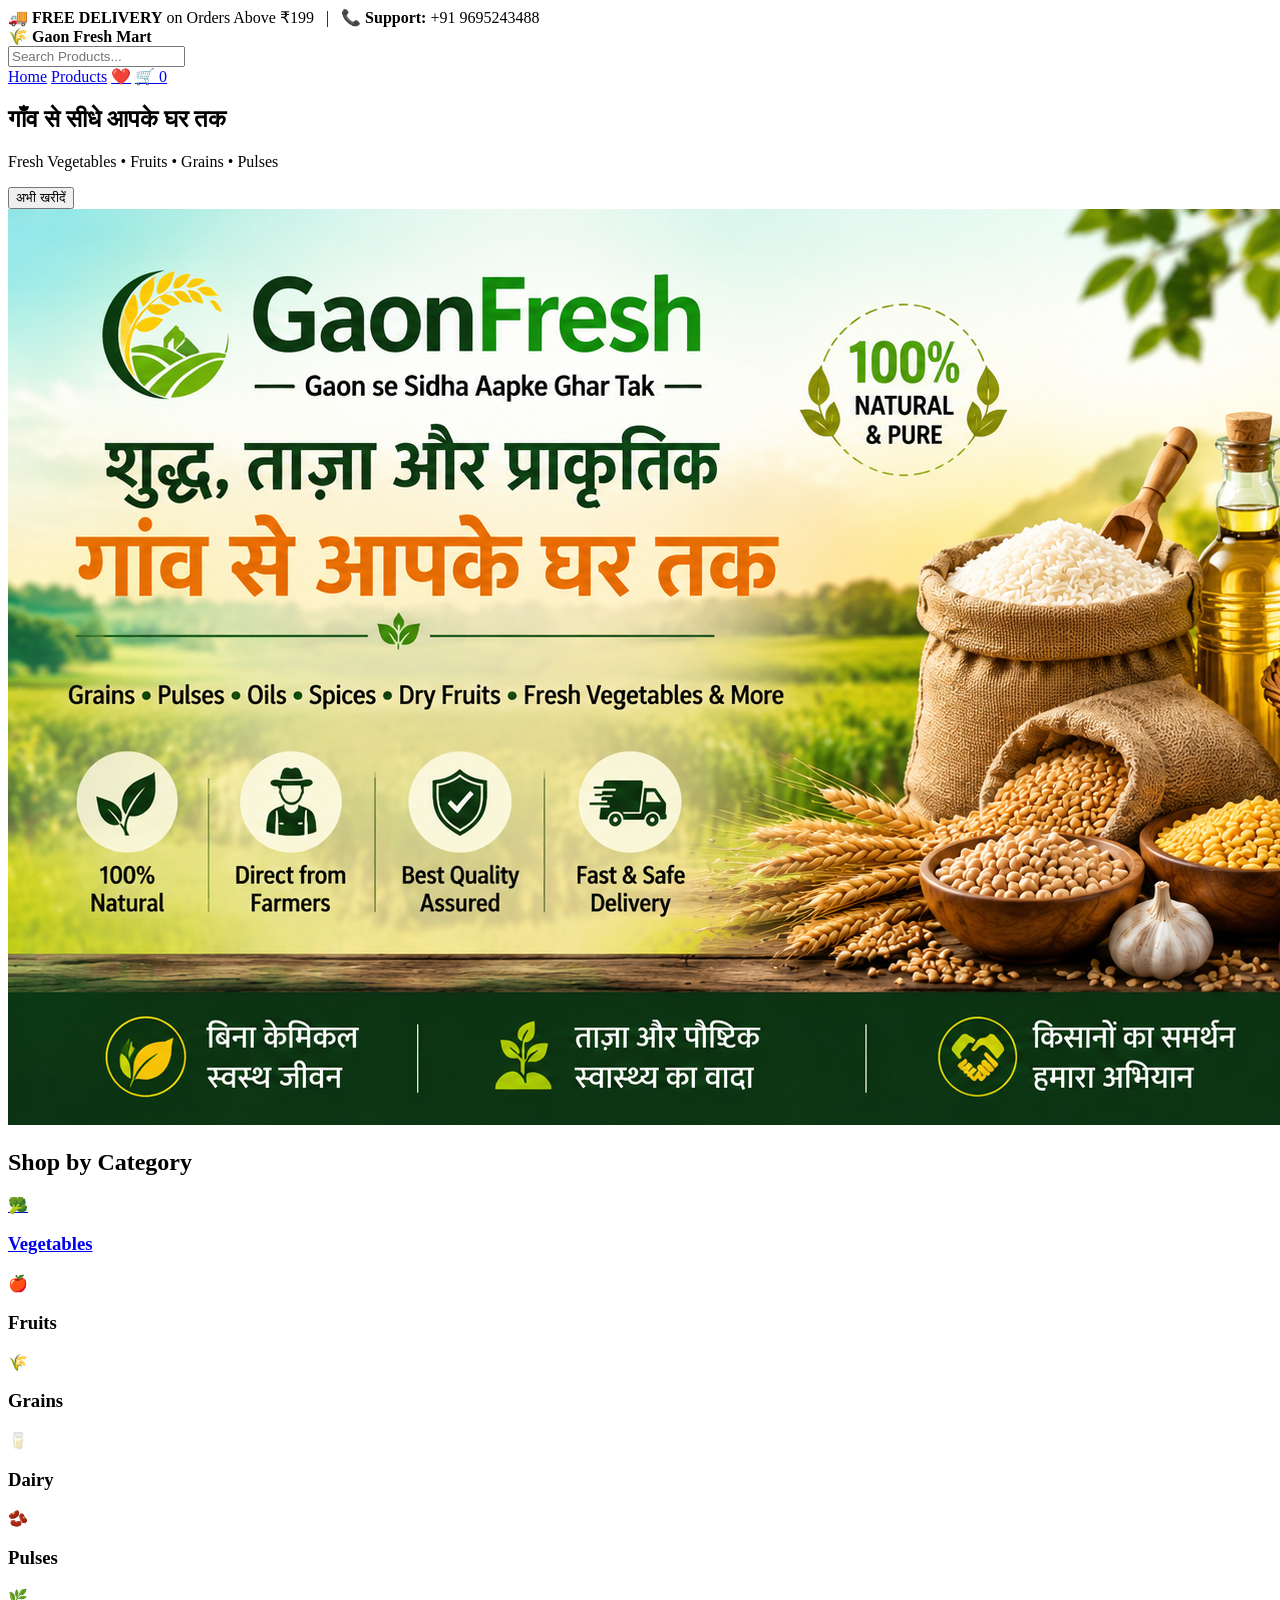
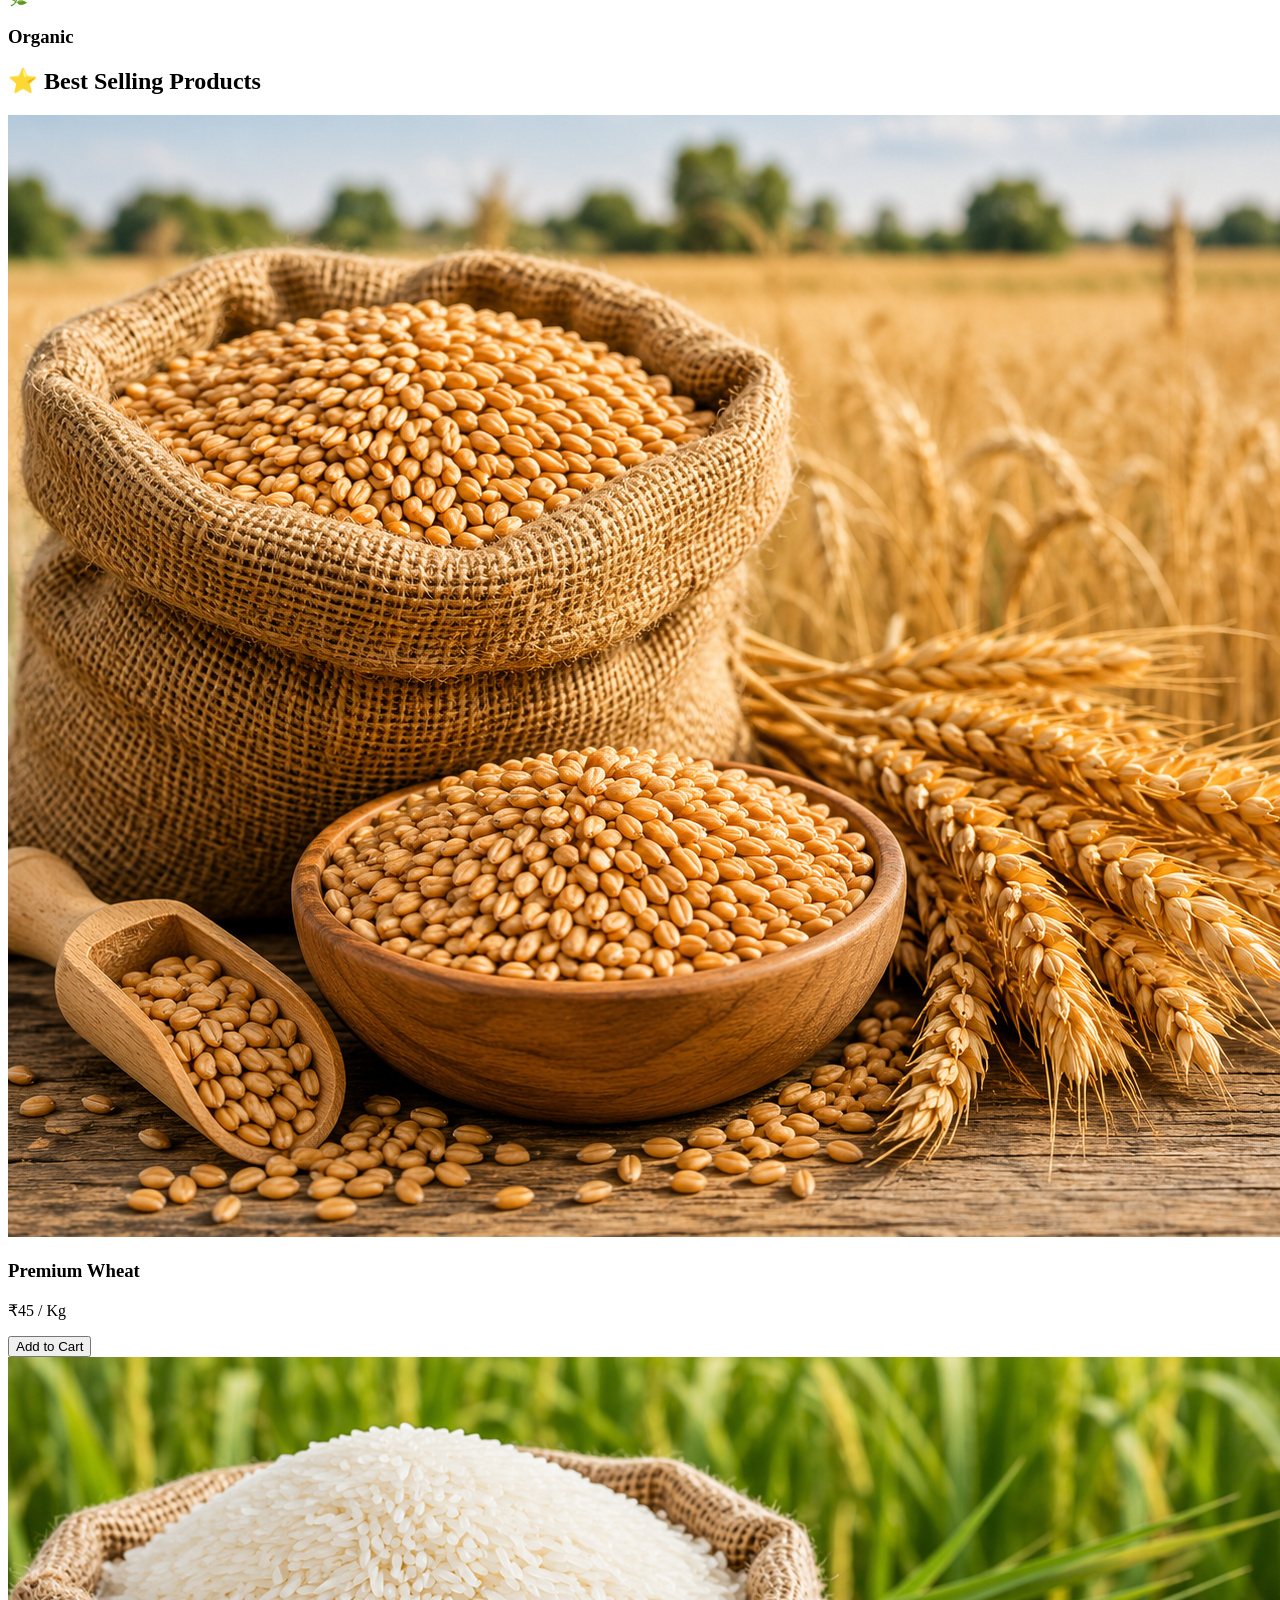
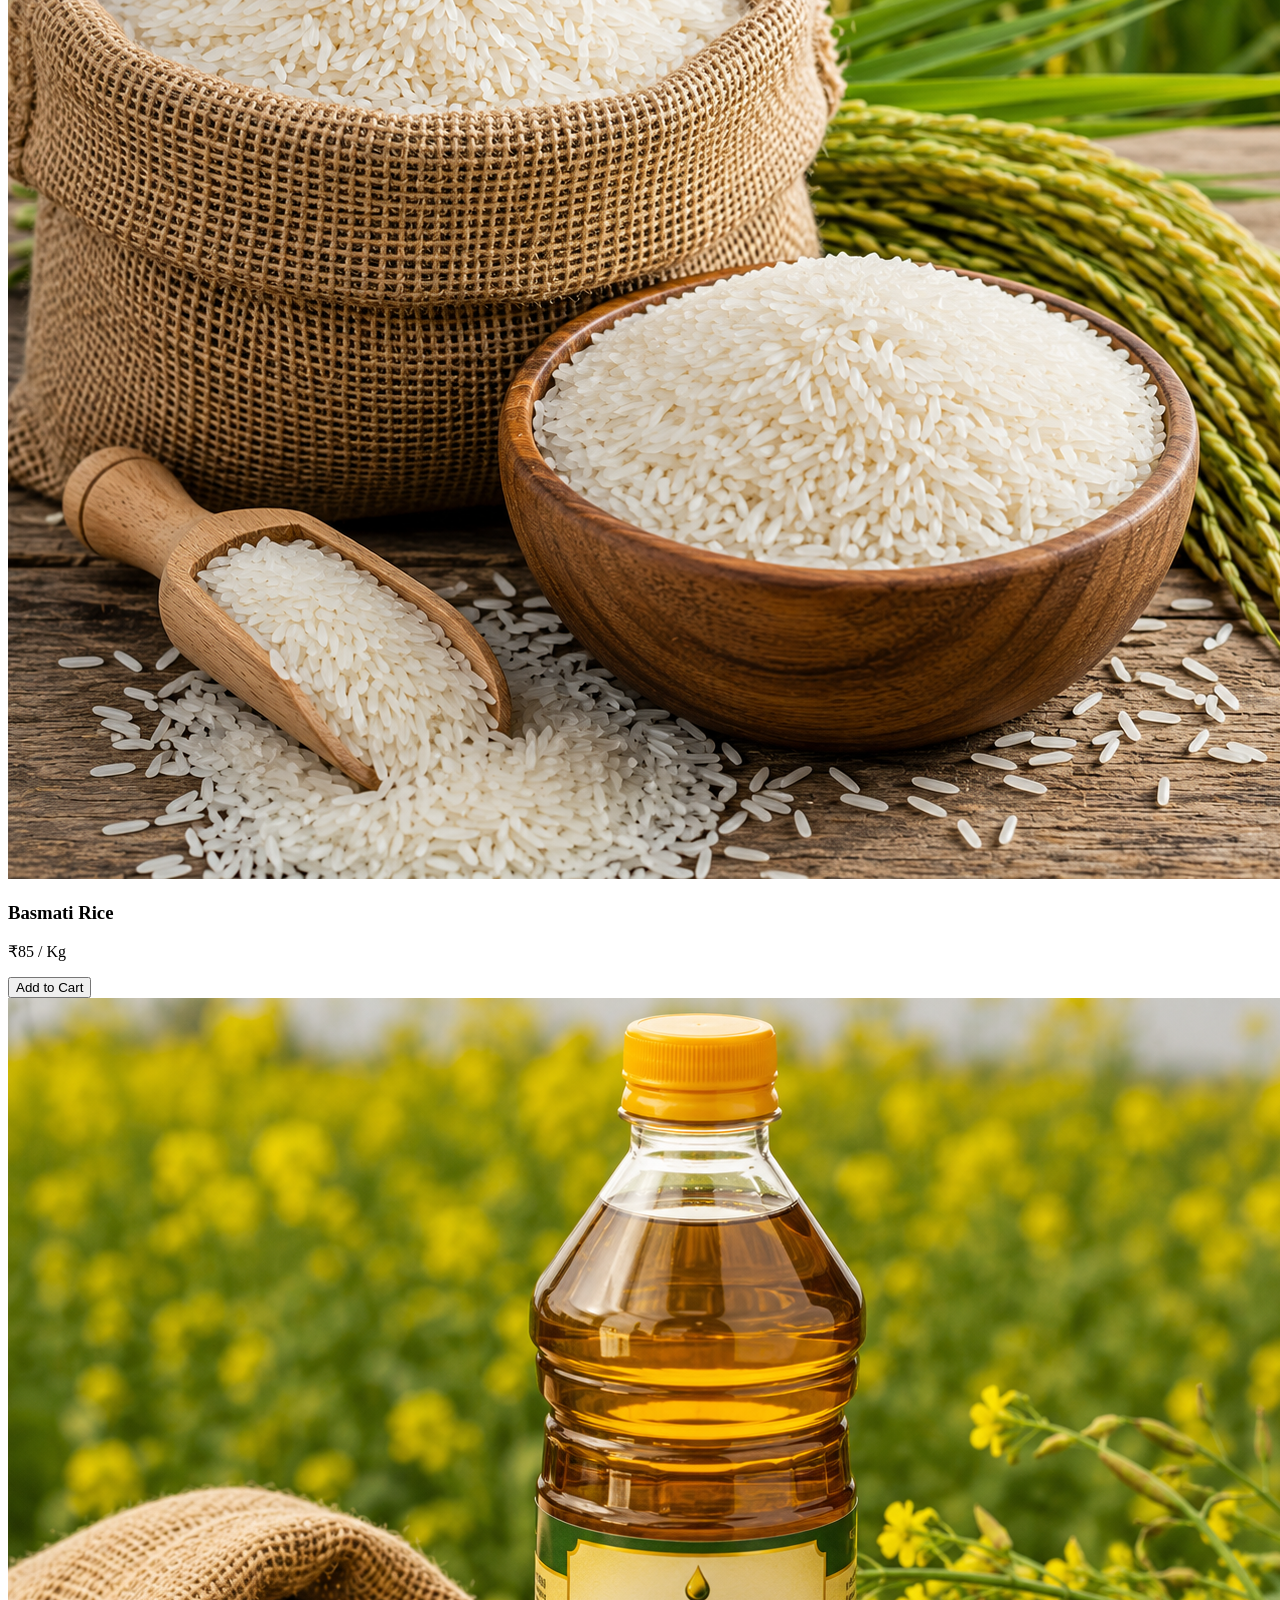
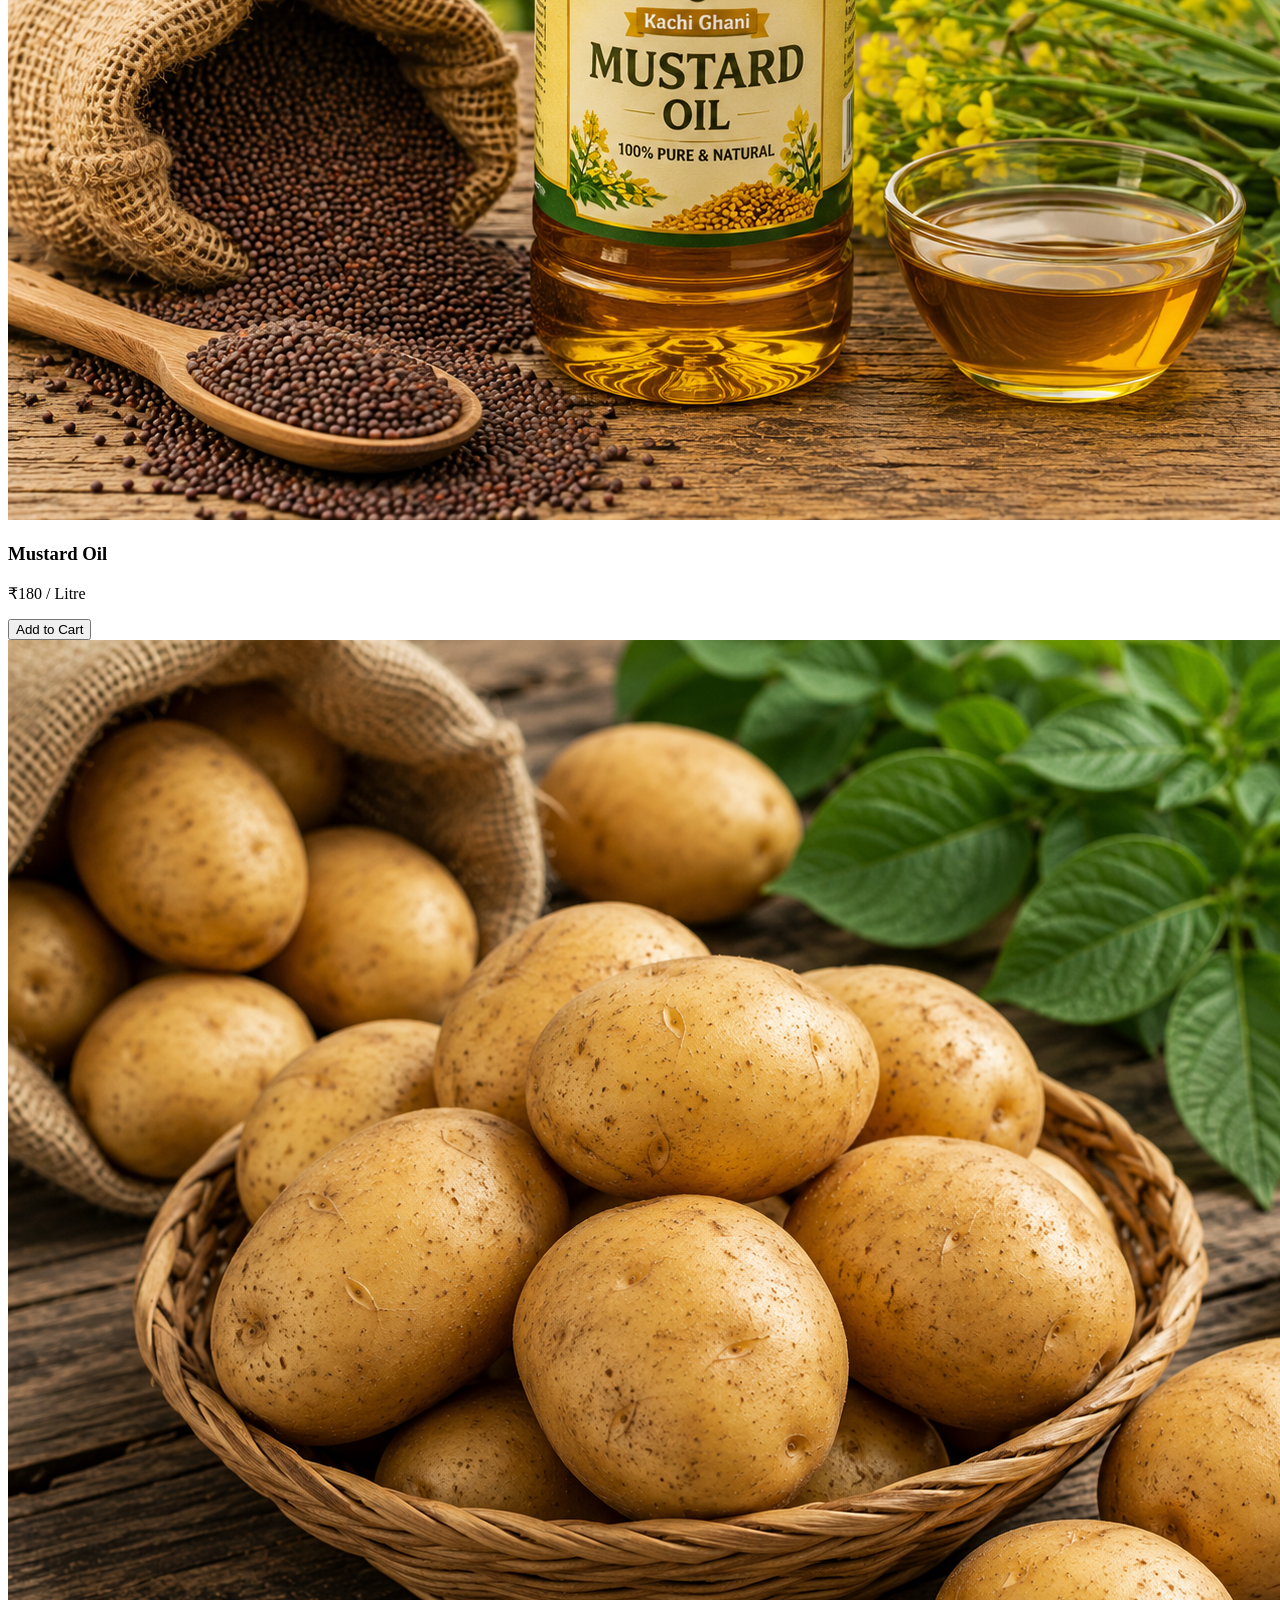
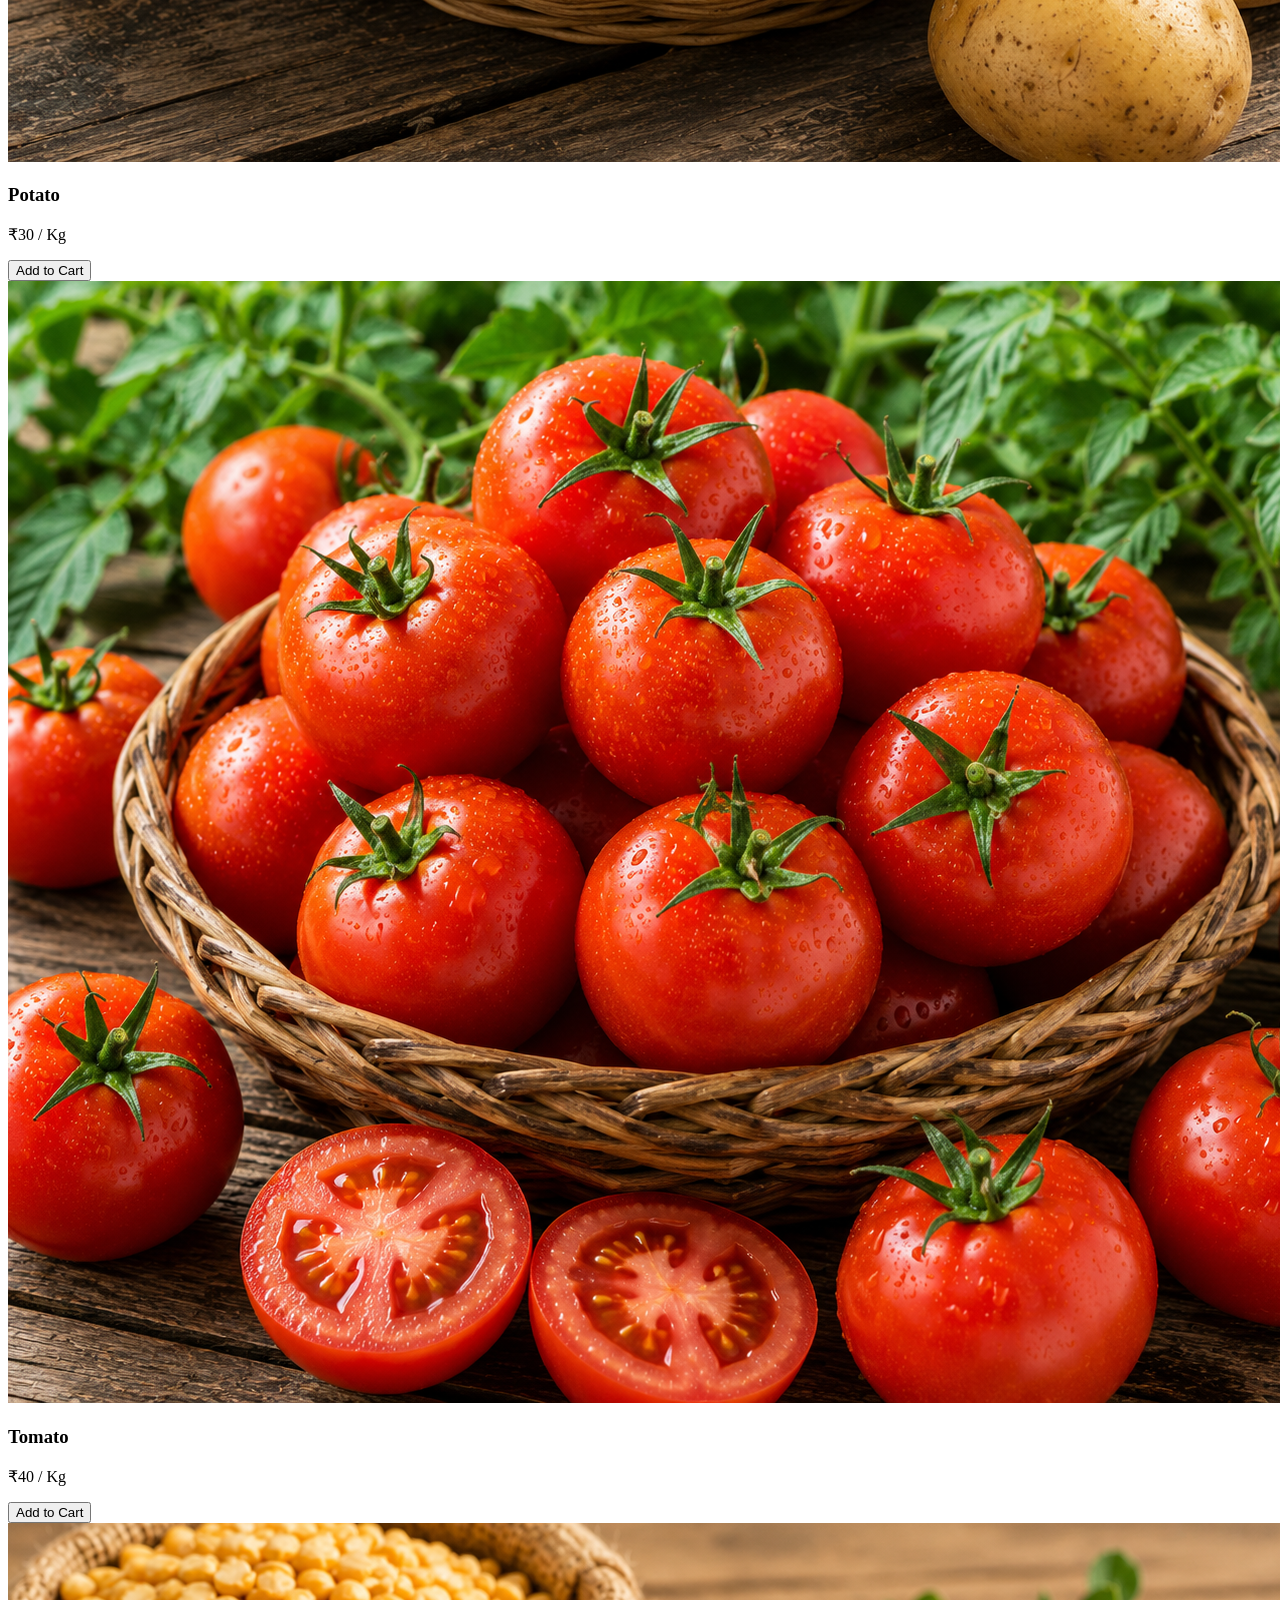
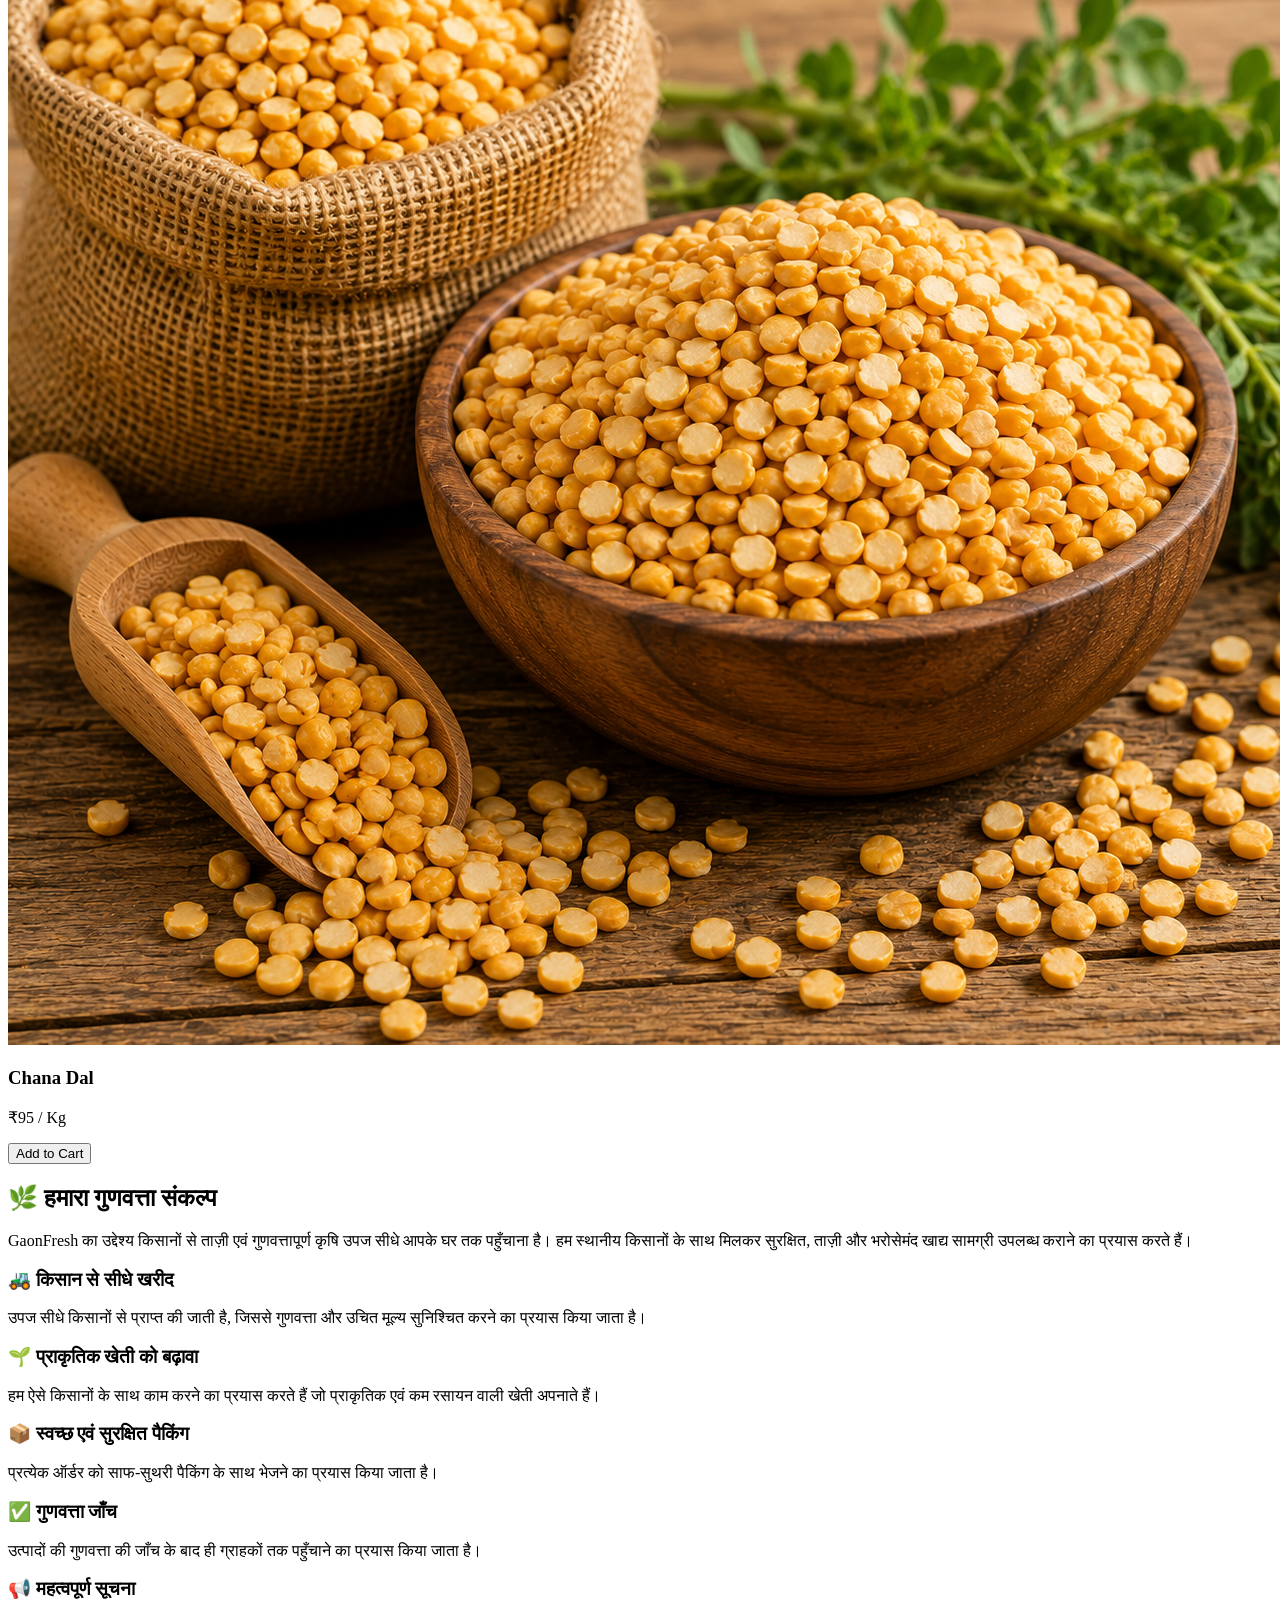
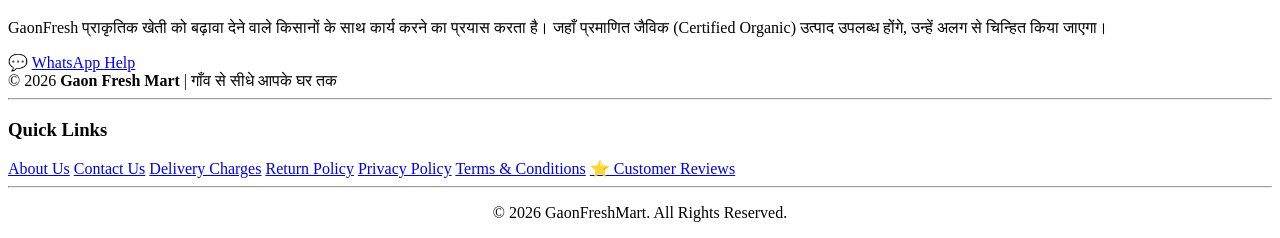
==== index.html @ 78219d8a "Update index.html" ====
<!DOCTYPE html>
<html lang="en">

<head>
<meta charset="UTF-8">
<meta name="viewport" content="width=device-width, initial-scale=1.0">

<link rel="manifest" href="manifest.json">
<meta name="theme-color" content="#198754">

<title>GaonFresh Mart</title>
</head>
<body>

    <!-- Top Bar -->
    <div class="top-bar">
        🚚 <strong>FREE DELIVERY</strong> on Orders Above ₹199 &nbsp; | &nbsp;
        📞 <strong>Support:</strong> +91 9695243488
    </div>

    <!-- Header -->
    <header class="header">

        <div class="logo">
            🌾 <strong>Gaon Fresh Mart</strong>
        </div>

        <div class="search">
            <input type="text" id="searchInput" placeholder="Search Products...">
        </div>

        <div class="menu">
            <a href="#">Home</a>
            <a href="#">Products</a>
            <a href="#">❤️</a>
            <a href="cart.html">🛒 <span id="cart-count">0</span></a>
        </div>

    </header>

    <!-- Hero Slider -->
    <section class="hero">

        <div class="hero-content">
            <h1>गाँव से सीधे आपके घर तक</h1>
            <p>Fresh Vegetables • Fruits • Grains • Pulses</p>
            <button>अभी खरीदें</button>
        </div>

        <section class="slider">
            <img id="sliderImage"
                src="assets/images/banner1.jpg"
                alt="GaonFresh Banner">
        </section>

    </section>

    <!-- Categories -->
    <section class="categories">

        <h2>Shop by Category</h2>

        <div class="category-grid">

            <a href="vegetables.html" class="category-link">
    <div class="category-card">
        <div class="icon">🥦</div>
        <h3>Vegetables</h3>
    </div>
            </a>

            <div class="category-card">
                <div class="icon">🍎</div>
                <h3>Fruits</h3>
            </div>

            <div class="category-card">
                <div class="icon">🌾</div>
                <h3>Grains</h3>
            </div>

            <div class="category-card">
                <div class="icon">🥛</div>
                <h3>Dairy</h3>
            </div>

            <div class="category-card">
                <div class="icon">🫘</div>
                <h3>Pulses</h3>
            </div>

            <div class="category-card">
                <div class="icon">🌿</div>
                <h3>Organic</h3>
            </div>

        </div>

    </section>

    <!-- Products -->
    <section class="products">

    <h2>⭐ Best Selling Products</h2>

        <div id="product-list"></div>

    </section>
    <section class="trust-section">

<h2>🌿 हमारा गुणवत्ता संकल्प</h2>

<p class="trust-intro">
GaonFresh का उद्देश्य किसानों से ताज़ी एवं गुणवत्तापूर्ण कृषि उपज सीधे आपके घर तक पहुँचाना है। हम स्थानीय किसानों के साथ मिलकर सुरक्षित, ताज़ी और भरोसेमंद खाद्य सामग्री उपलब्ध कराने का प्रयास करते हैं।
</p>

<div class="trust-grid">

<div class="trust-card">
<h3>🚜 किसान से सीधे खरीद</h3>
<p>उपज सीधे किसानों से प्राप्त की जाती है, जिससे गुणवत्ता और उचित मूल्य सुनिश्चित करने का प्रयास किया जाता है।</p>
</div>

<div class="trust-card">
<h3>🌱 प्राकृतिक खेती को बढ़ावा</h3>
<p>हम ऐसे किसानों के साथ काम करने का प्रयास करते हैं जो प्राकृतिक एवं कम रसायन वाली खेती अपनाते हैं।</p>
</div>

<div class="trust-card">
<h3>📦 स्वच्छ एवं सुरक्षित पैकिंग</h3>
<p>प्रत्येक ऑर्डर को साफ-सुथरी पैकिंग के साथ भेजने का प्रयास किया जाता है।</p>
</div>

<div class="trust-card">
<h3>✅ गुणवत्ता जाँच</h3>
<p>उत्पादों की गुणवत्ता की जाँच के बाद ही ग्राहकों तक पहुँचाने का प्रयास किया जाता है।</p>
</div>

</div>

<div class="notice-box">
<h3>📢 महत्वपूर्ण सूचना</h3>

<p>
GaonFresh प्राकृतिक खेती को बढ़ावा देने वाले किसानों के साथ कार्य करने का प्रयास करता है।
जहाँ प्रमाणित जैविक (Certified Organic) उत्पाद उपलब्ध होंगे, उन्हें अलग से चिन्हित किया जाएगा।
</p>

</div>

    </section>
<footer class="footer">

<div class="footer-container">

<div class="footer-left">
💬 <a href="https://wa.me/919695243488" target="_blank" class="whatsapp-link">
WhatsApp Help
</a>
</div>

<div class="footer-right">
© 2026 <strong>Gaon Fresh Mart</strong> | गाँव से सीधे आपके घर तक
</div>

</div>

</footer>
<footer class="footer">
<hr>

<h3 class="quick-title">Quick Links</h3>

<div class="quick-links">

<a href="about.html">About Us</a>

<a href="contact.html">Contact Us</a>

<a href="delivery.html">Delivery Charges</a>

<a href="return.html">Return Policy</a>

<a href="privacy.html">Privacy Policy</a>

<a href="terms.html">Terms & Conditions</a>

<a href="reviews.html">⭐ Customer Reviews</a>
</div>

<hr>

<p style="text-align:center;">
© 2026 GaonFreshMart. All Rights Reserved.
</p>
<script src="assets/js/app.js"></script>
</body>
</html>
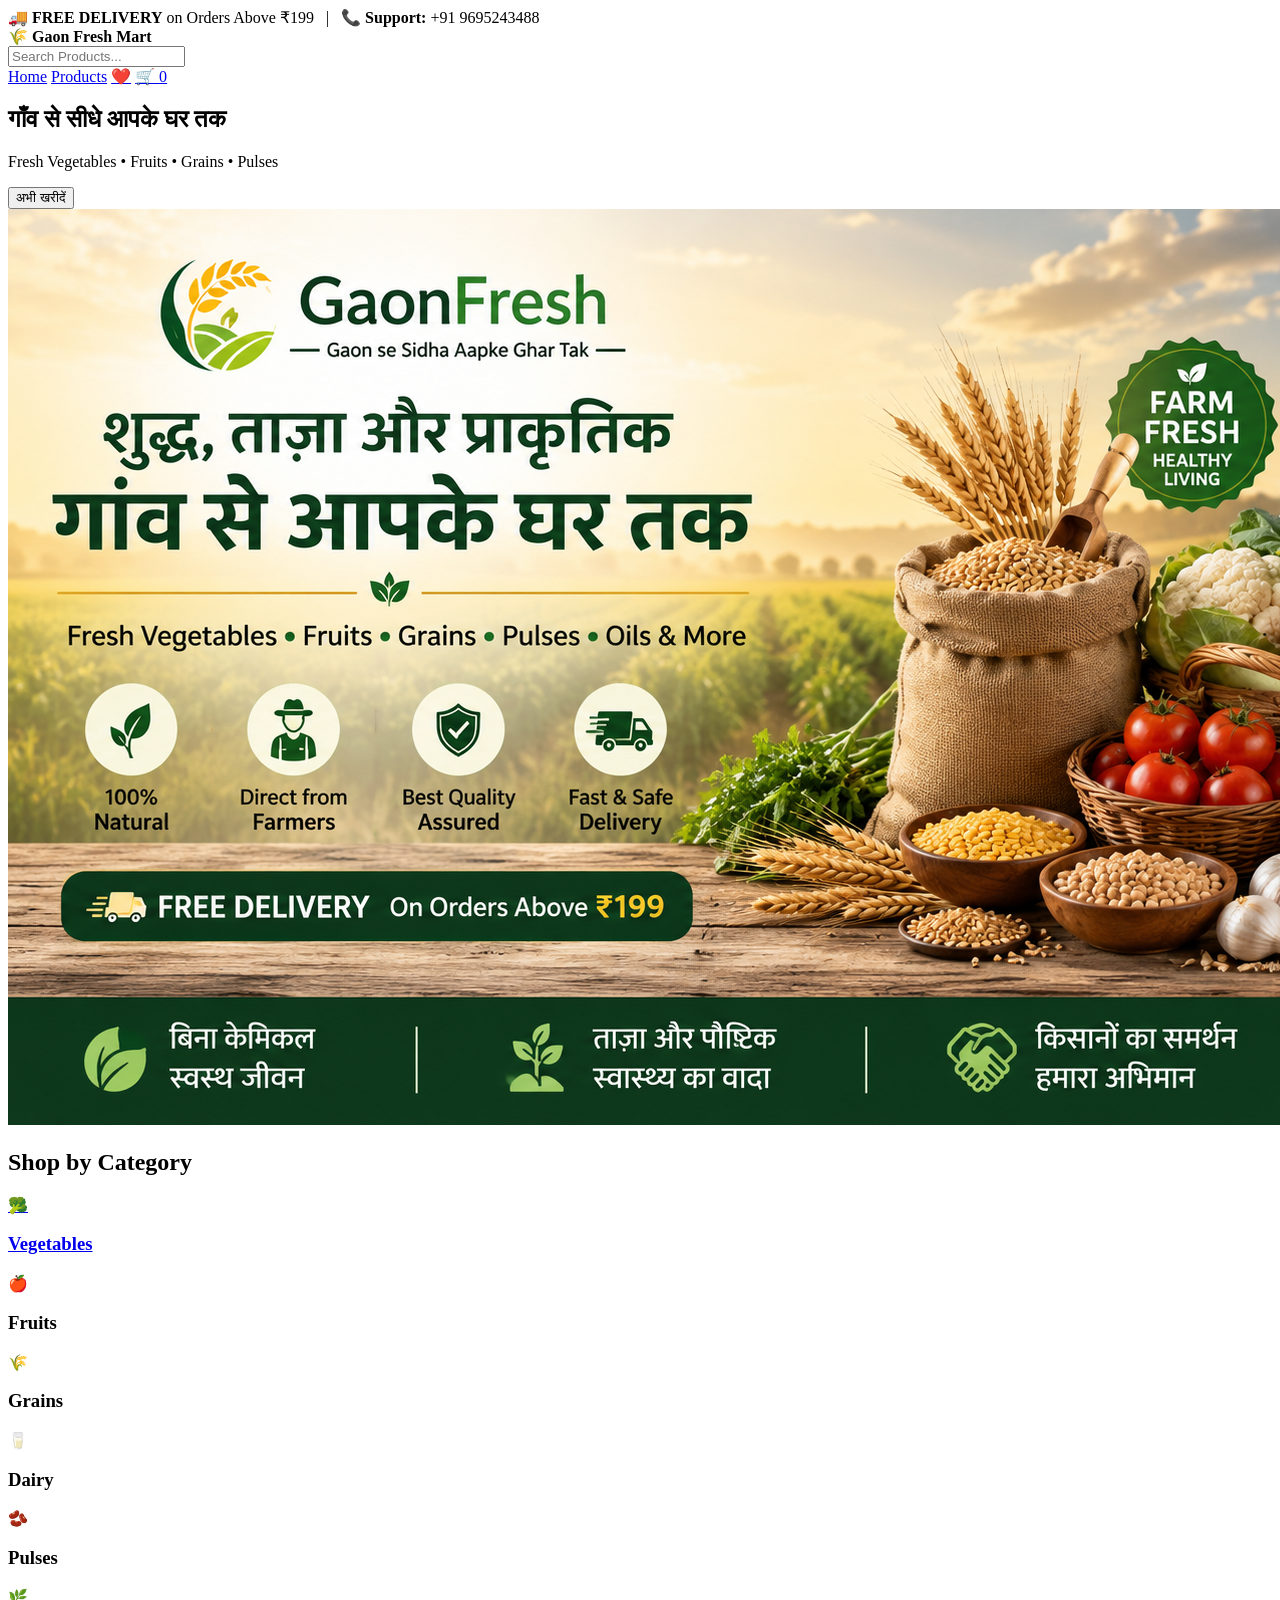
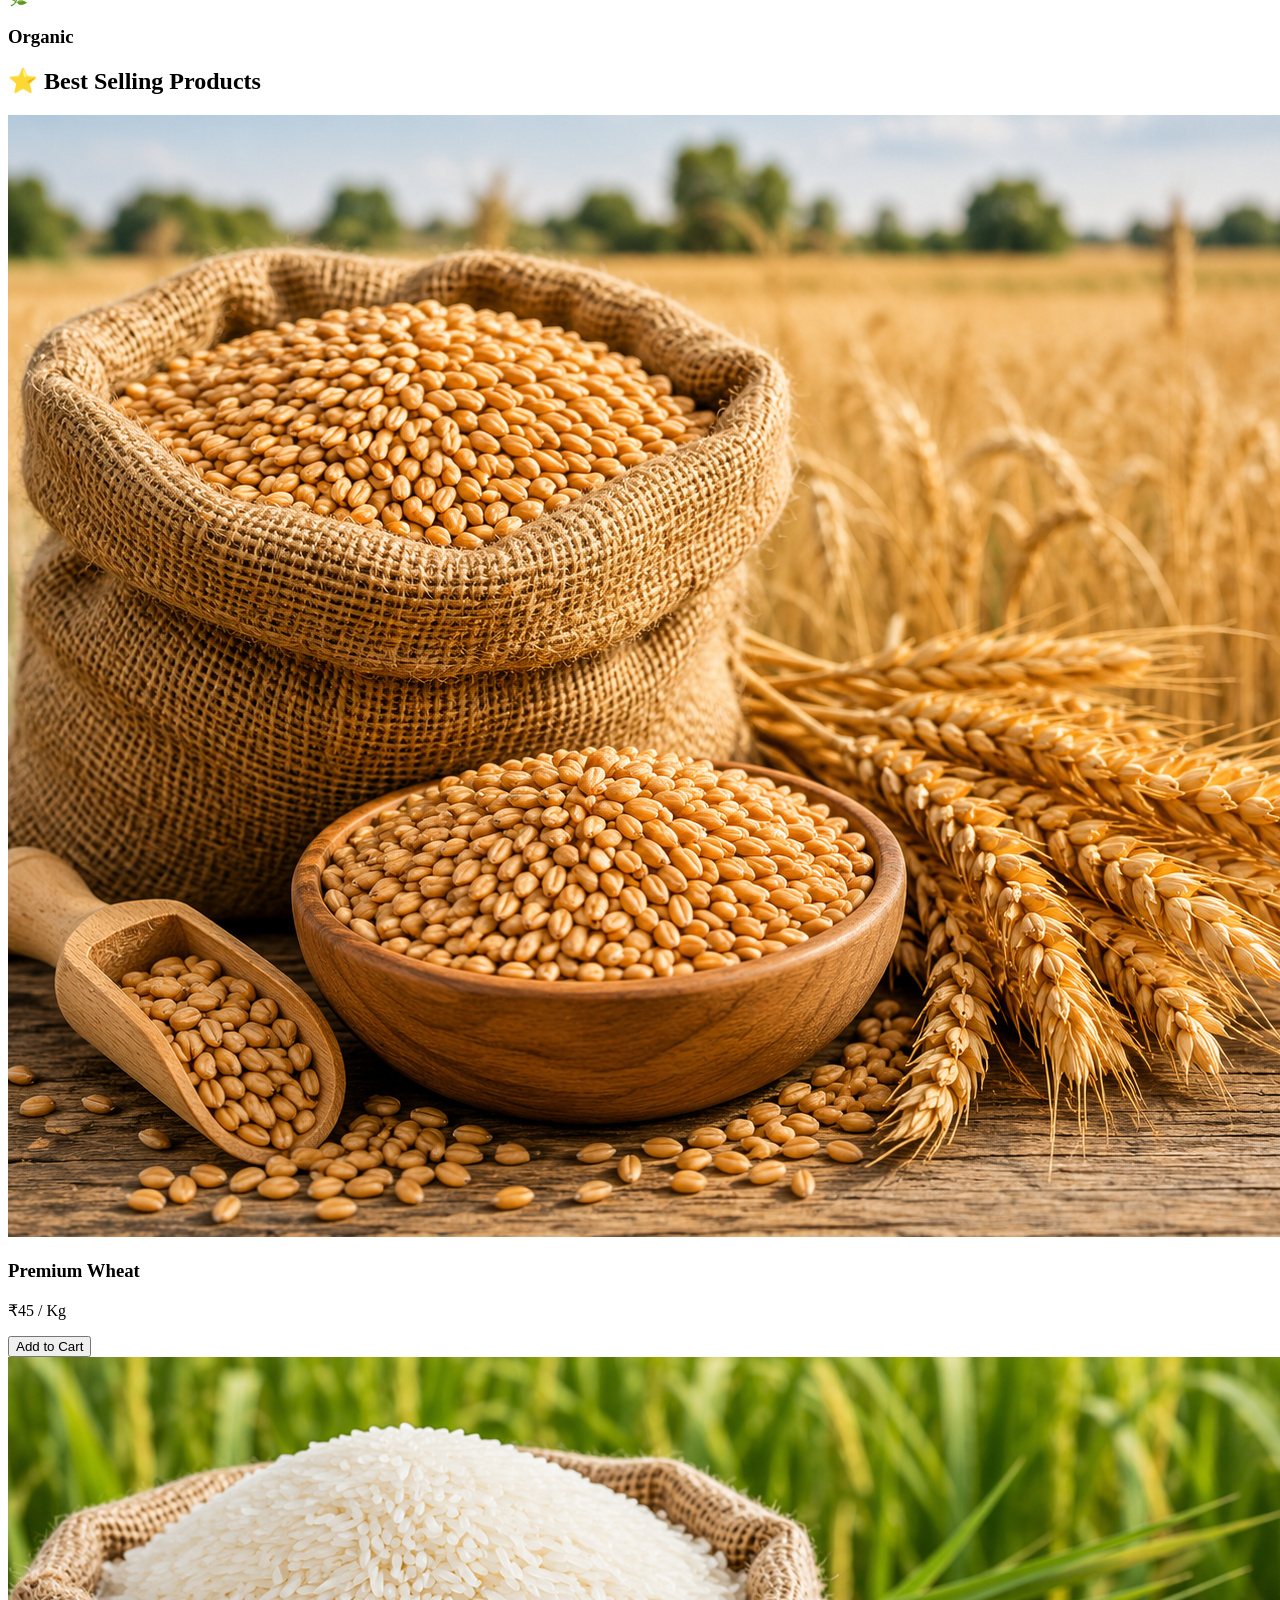
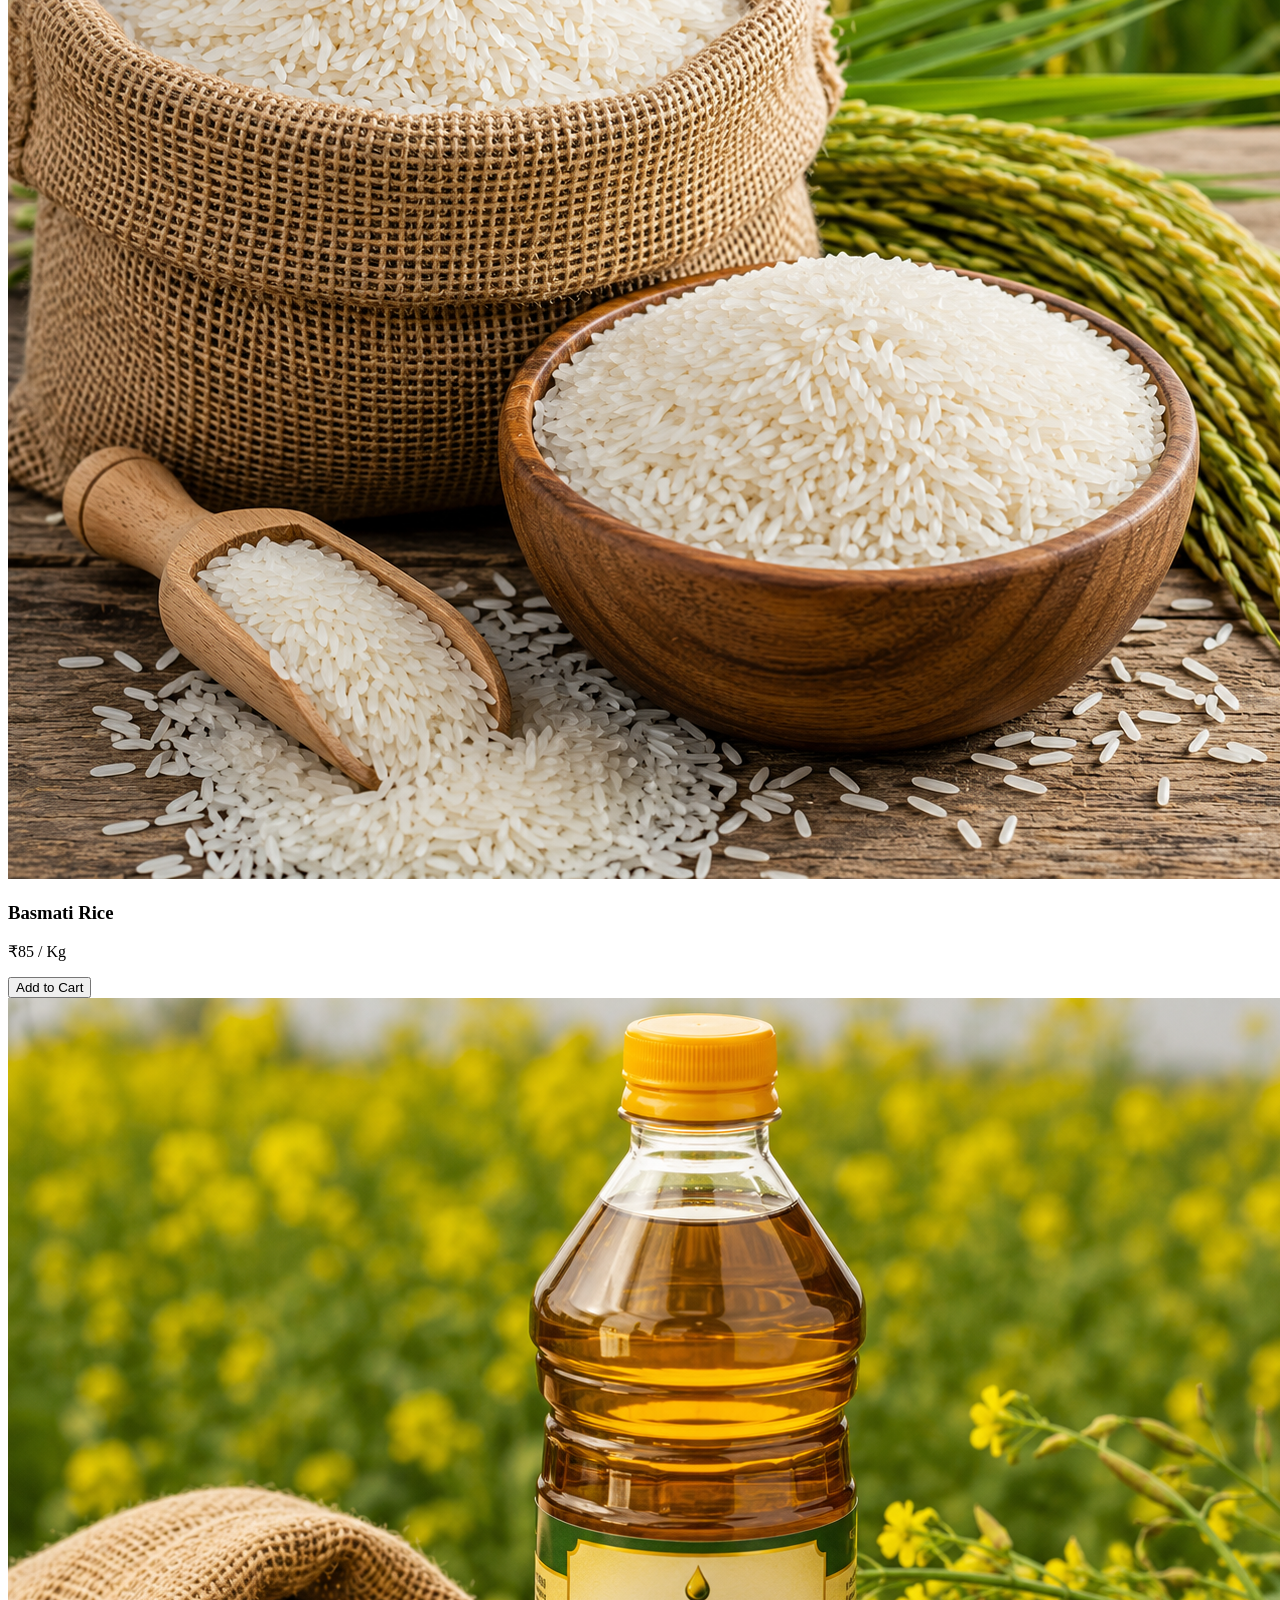
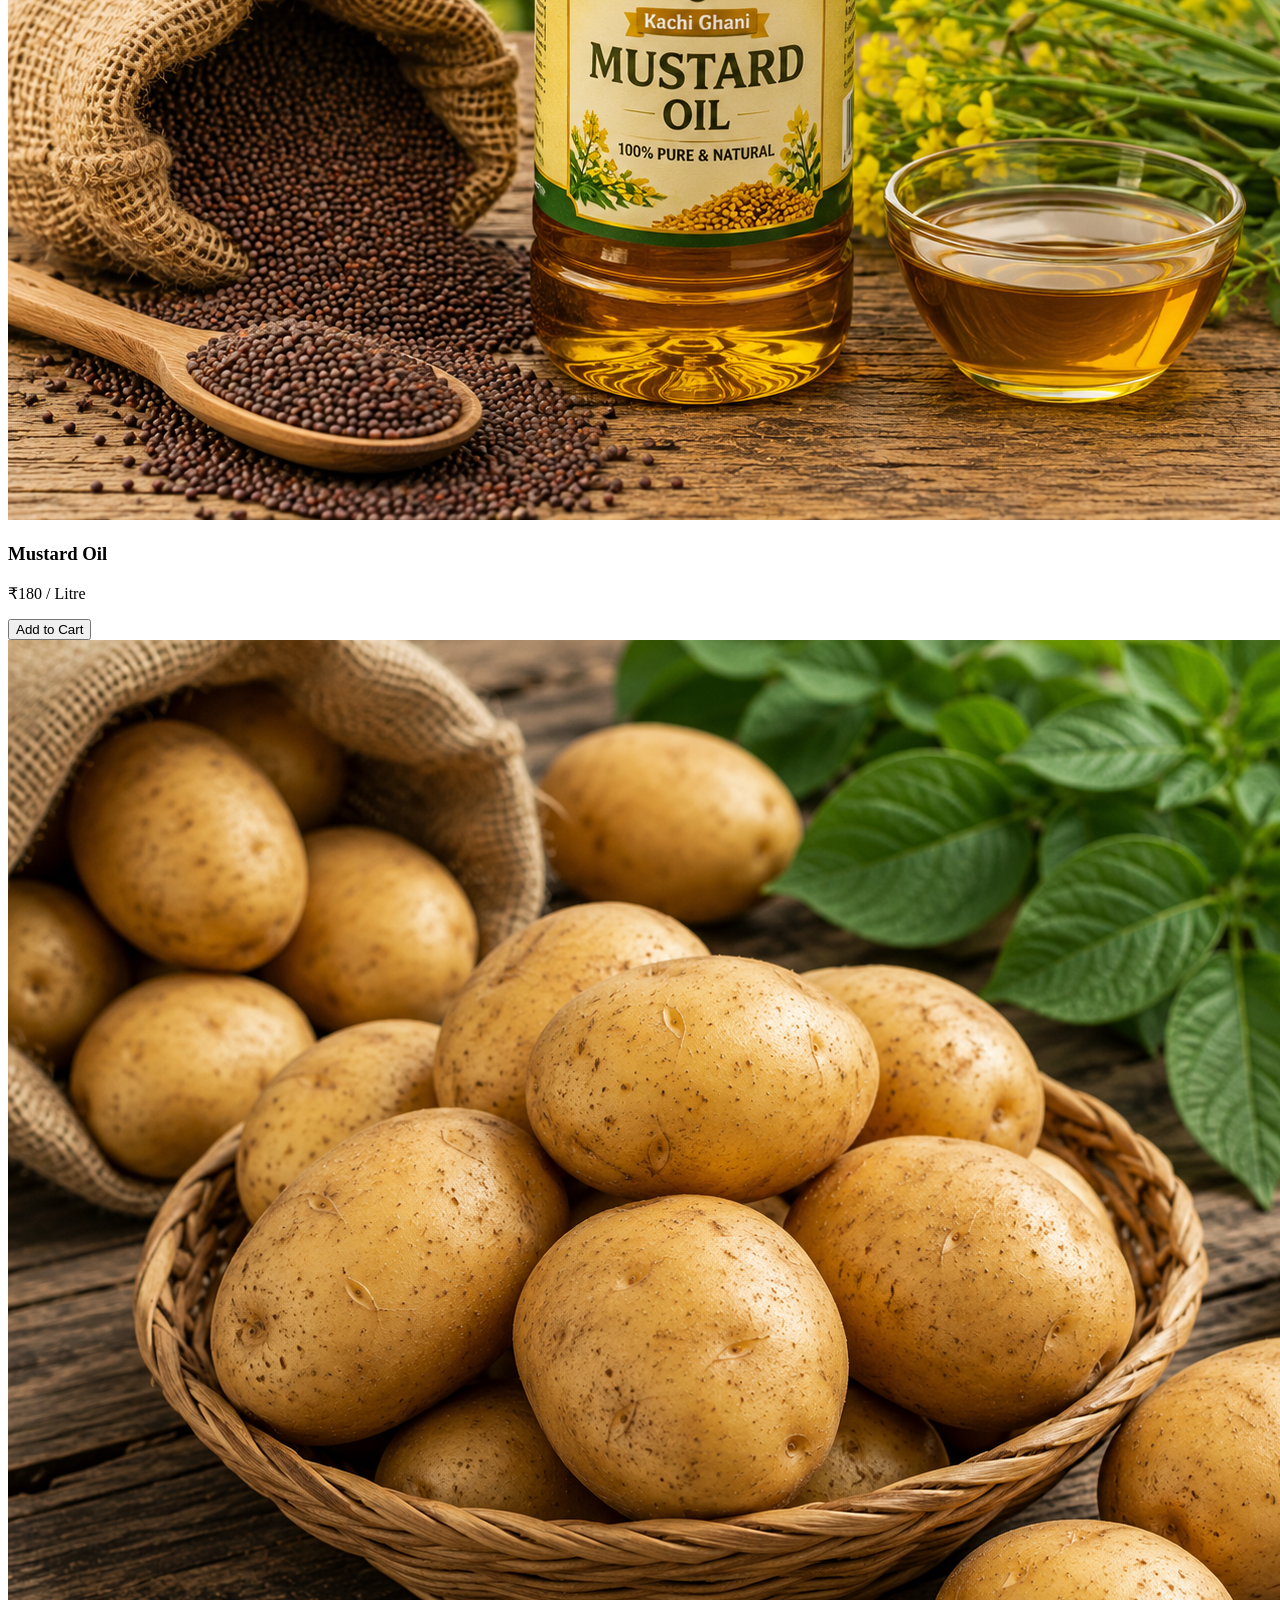
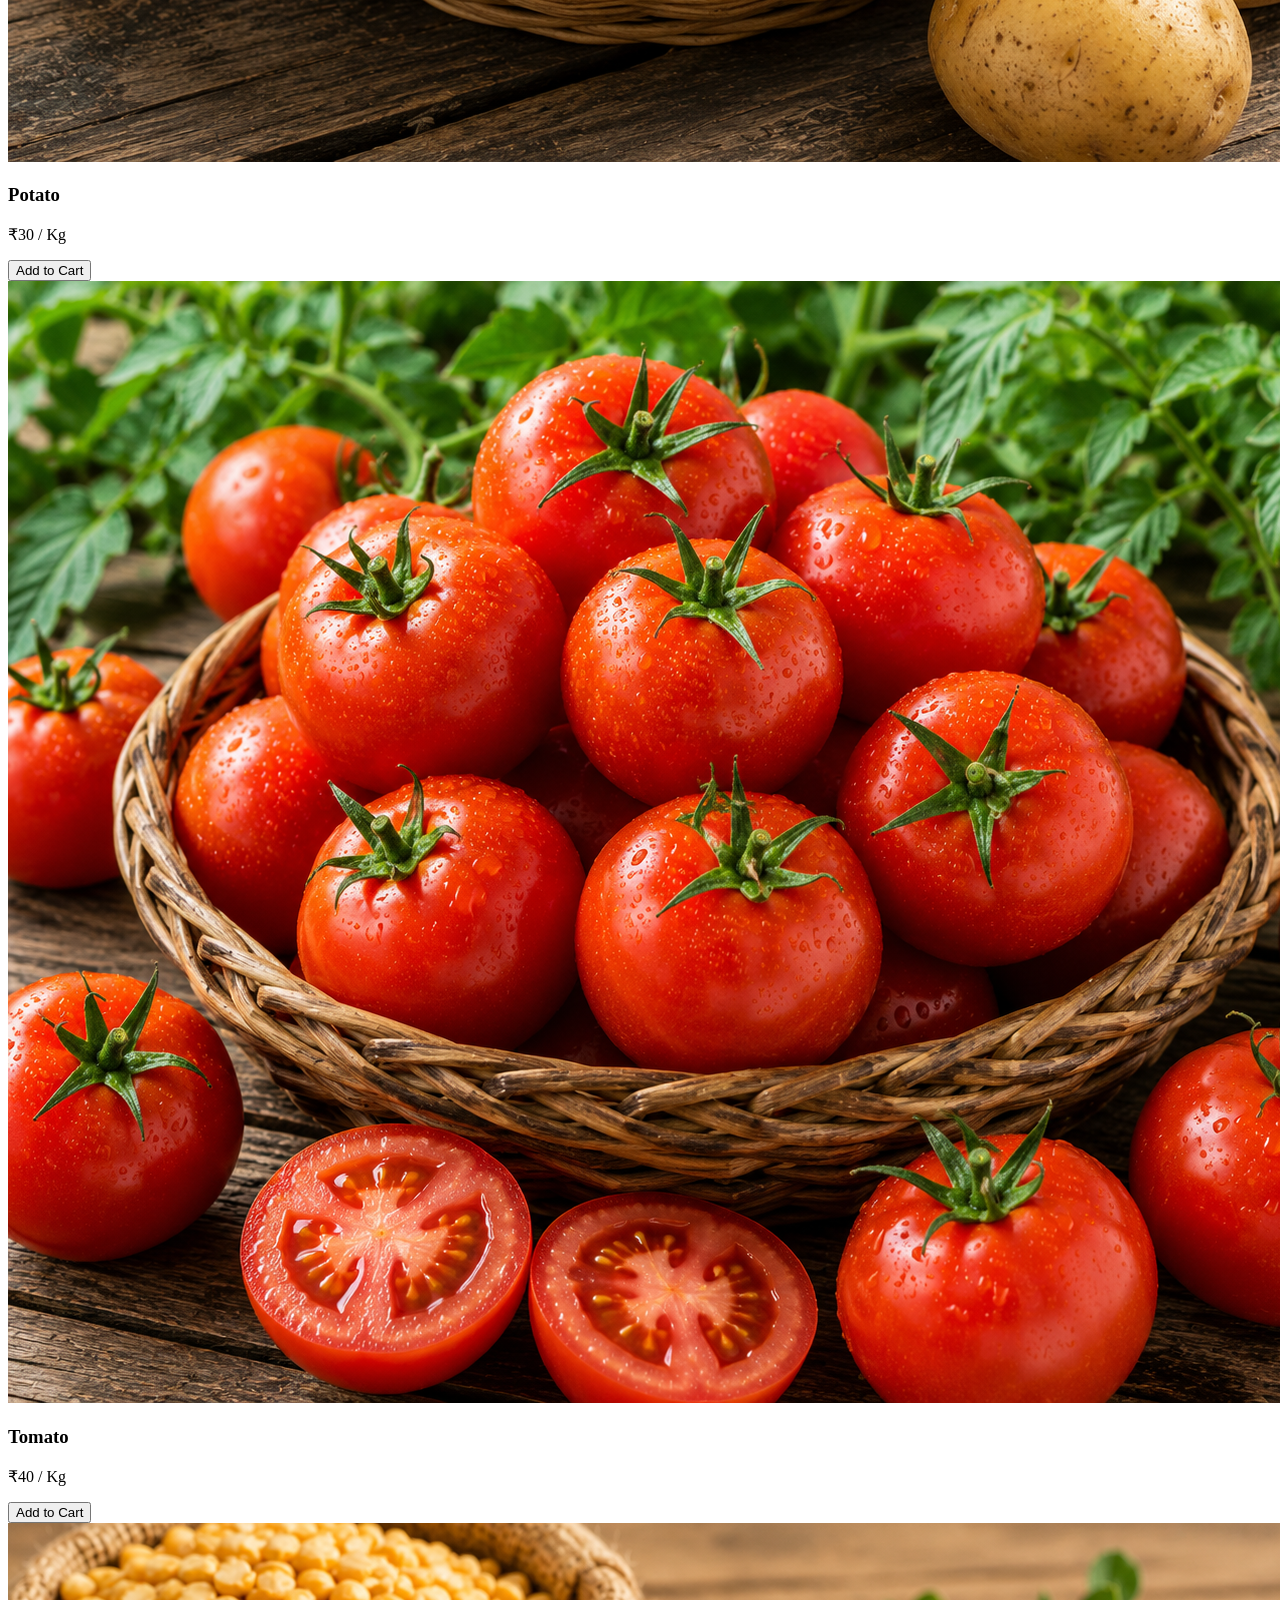
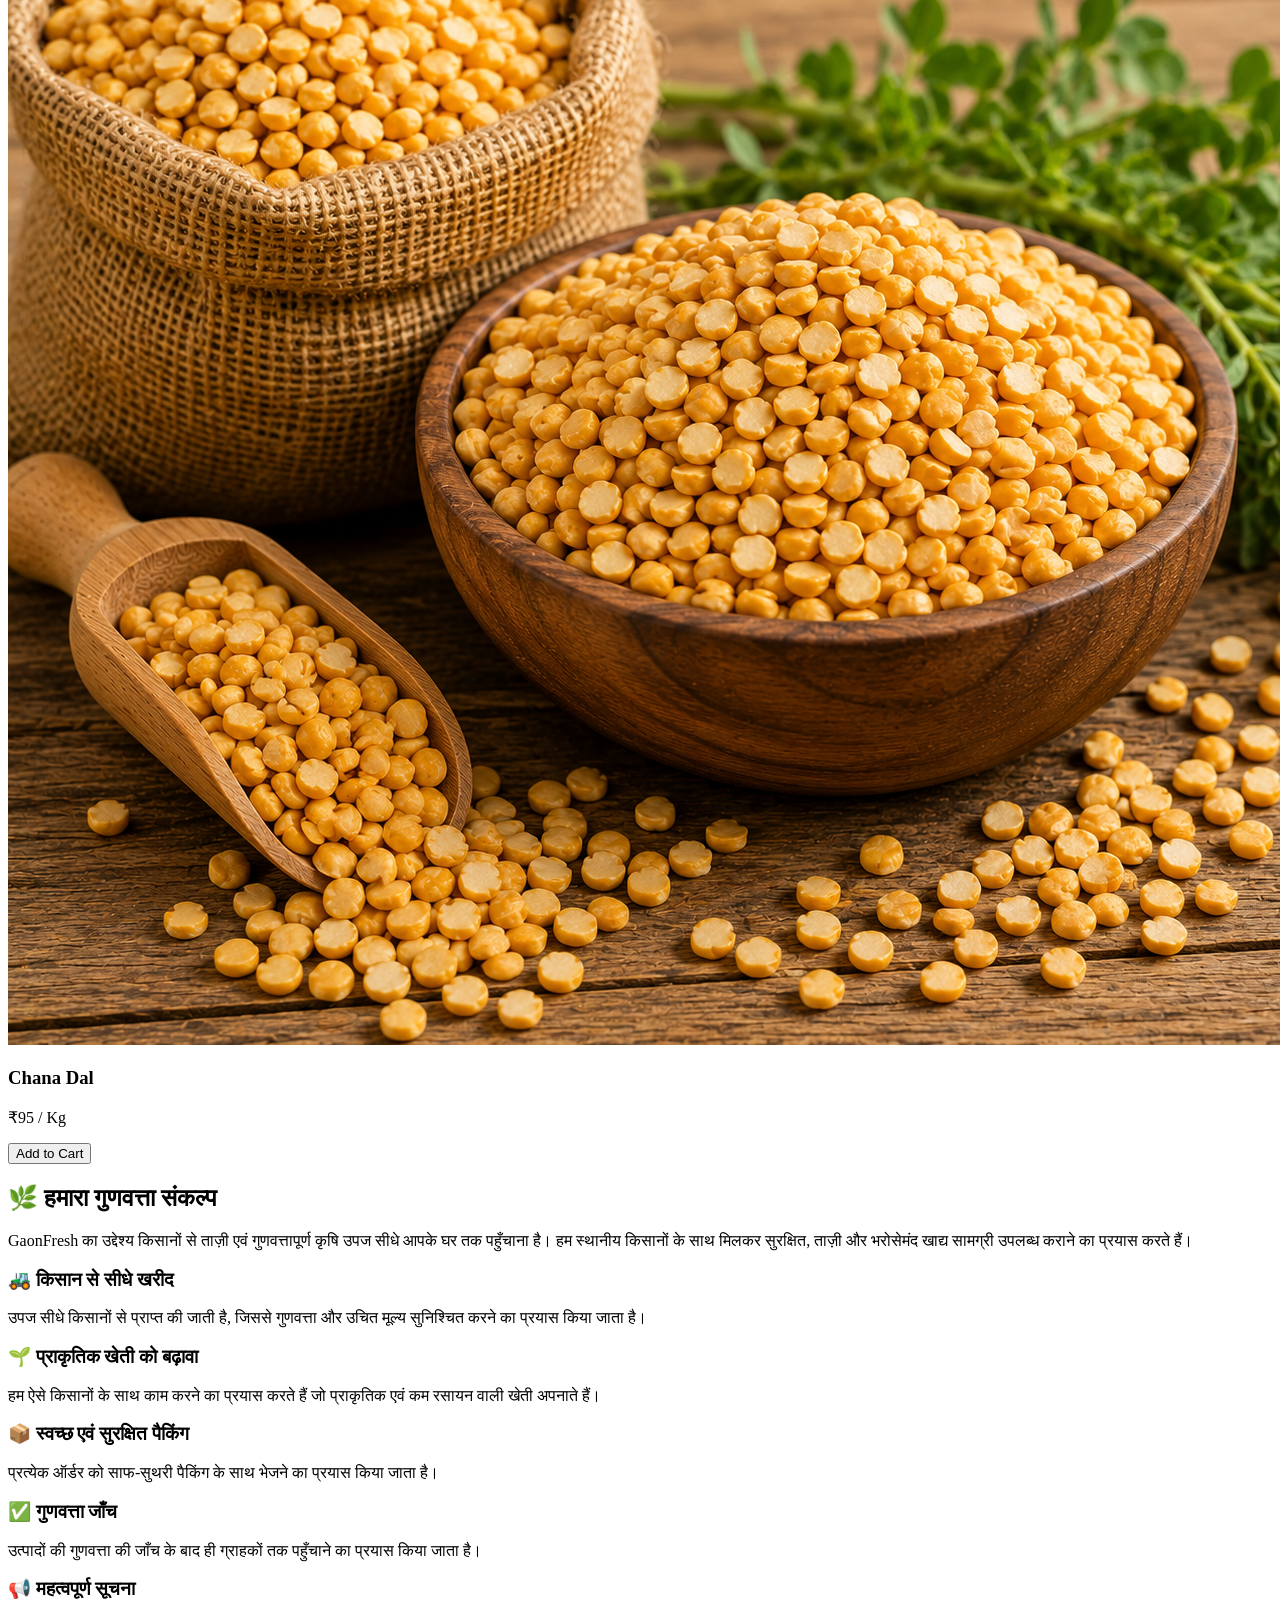
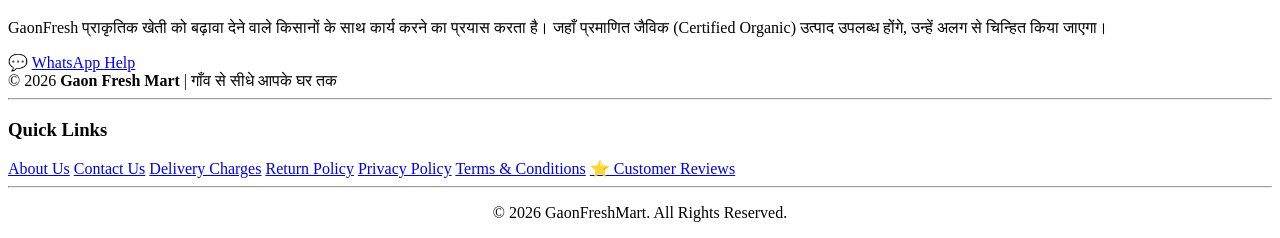
==== commit e6c53428: "Update index.html" ====
--- a/index.html
+++ b/index.html
@@ -4,9 +4,6 @@
 <head>
 <meta charset="UTF-8">
 <meta name="viewport" content="width=device-width, initial-scale=1.0">
-
-<link rel="manifest" href="manifest.json">
-<meta name="theme-color" content="#198754">
 
 <title>GaonFresh Mart</title>
 </head>
@@ -193,6 +190,18 @@
 <p style="text-align:center;">
 © 2026 GaonFreshMart. All Rights Reserved.
 </p>
+
 <script src="assets/js/app.js"></script>
+
+<script>
+if ("serviceWorker" in navigator) {
+  window.addEventListener("load", function () {
+    navigator.serviceWorker.register("service-worker.js")
+      .then(() => console.log("Service Worker Registered"))
+      .catch(err => console.log(err));
+  });
+}
+</script>
+
 </body>
 </html>
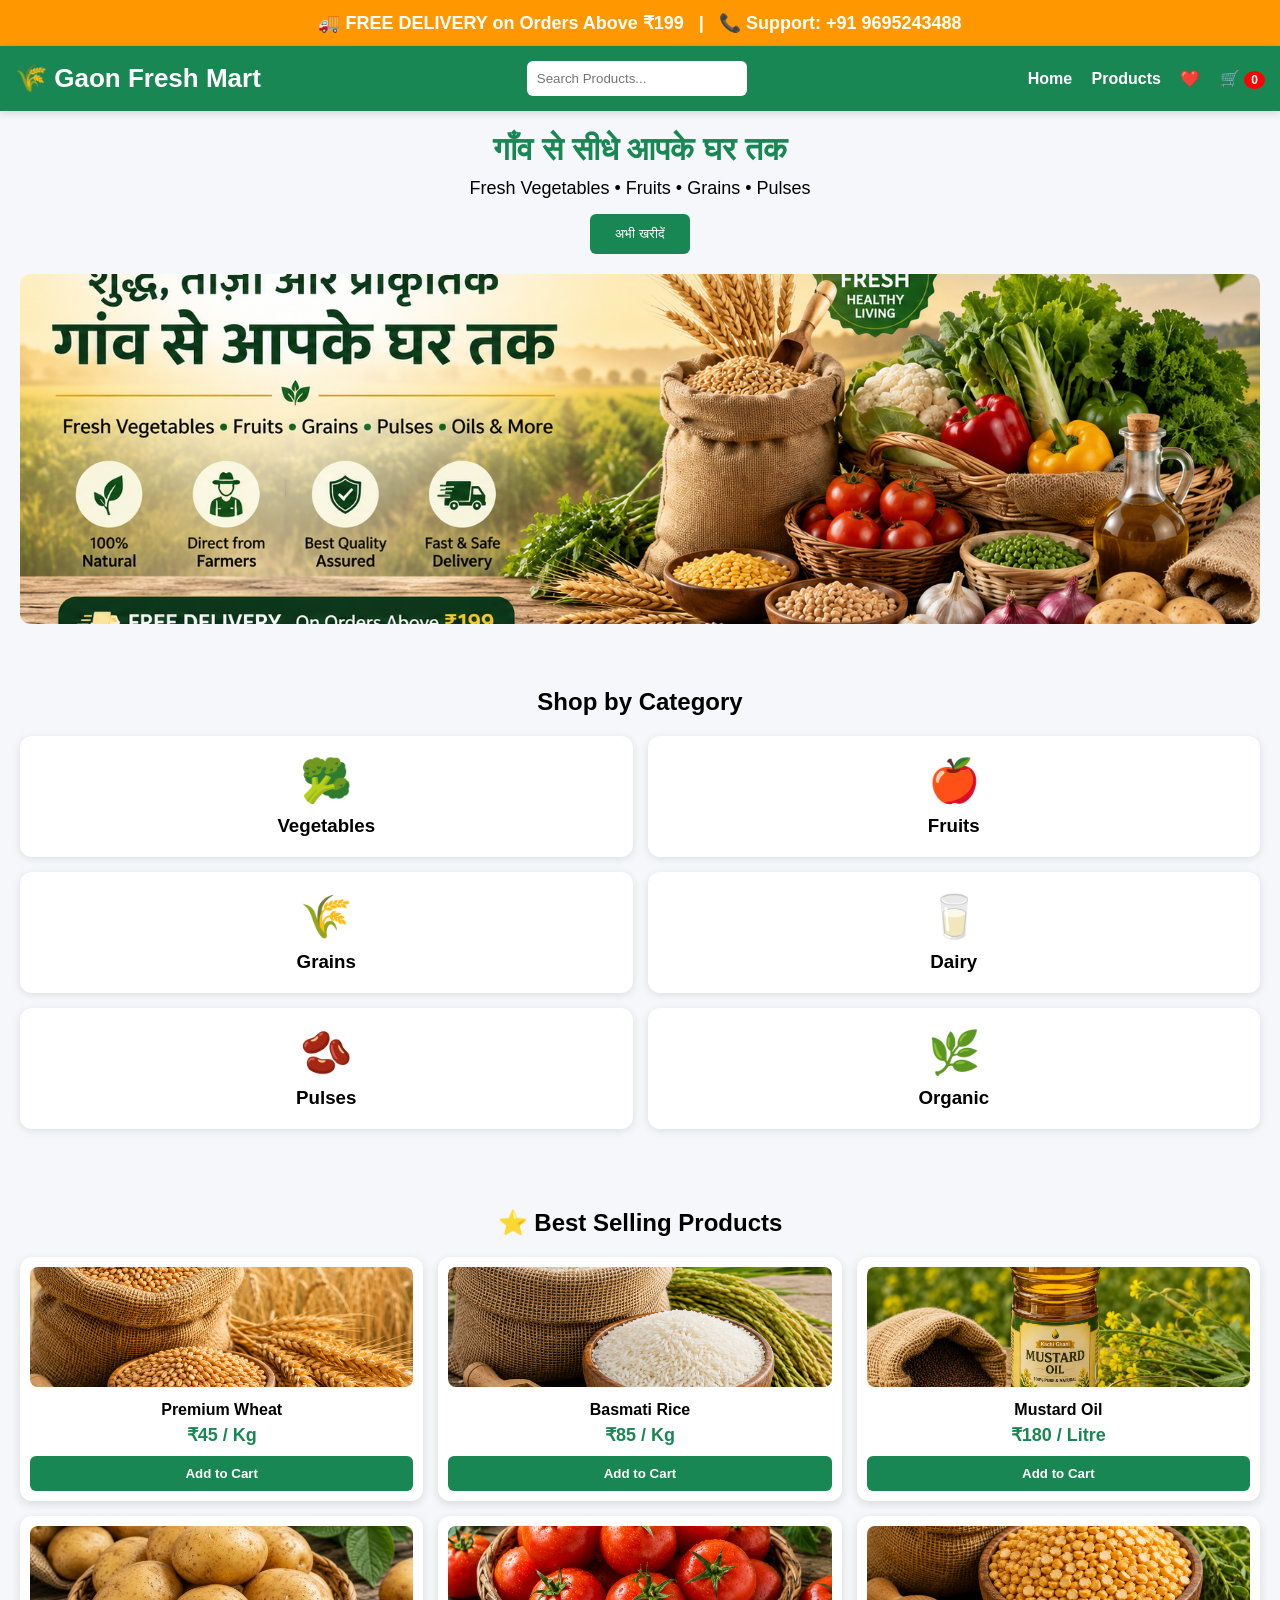
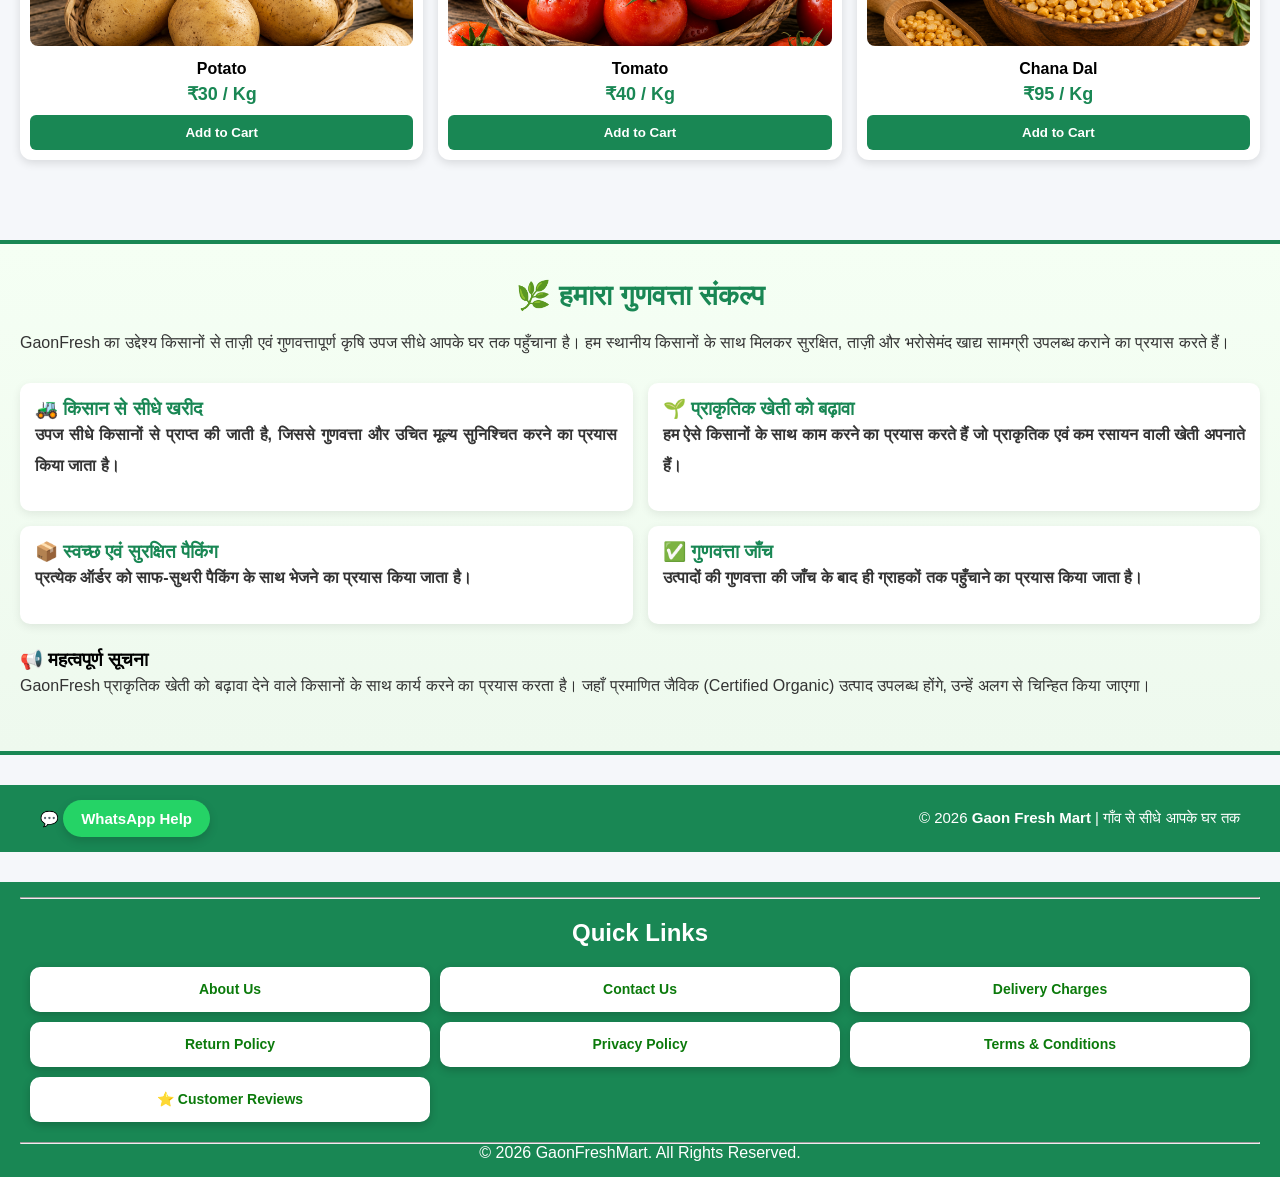
==== commit 2249b53b: "Update index.html" ====
--- a/index.html
+++ b/index.html
@@ -4,6 +4,11 @@
 <head>
 <meta charset="UTF-8">
 <meta name="viewport" content="width=device-width, initial-scale=1.0">
+
+<link rel="stylesheet" href="assets/css/style.css">
+
+<link rel="manifest" href="manifest.json">
+<meta name="theme-color" content="#198754">
 
 <title>GaonFresh Mart</title>
 </head>
@@ -193,15 +198,5 @@
 
 <script src="assets/js/app.js"></script>
 
-<script>
-if ("serviceWorker" in navigator) {
-  window.addEventListener("load", function () {
-    navigator.serviceWorker.register("service-worker.js")
-      .then(() => console.log("Service Worker Registered"))
-      .catch(err => console.log(err));
-  });
-}
-</script>
-
 </body>
 </html>
--- a/assets/css/style.css
+++ b/assets/css/style.css
@@ -0,0 +1,775 @@
+/* =========================
+   GaonFreshMart Style.css
+   Part 1
+========================= */
+
+*{
+margin:0;
+padding:0;
+box-sizing:border-box;
+font-family:Arial,sans-serif;
+}
+
+body{
+background:#f5f5f5;
+}
+
+/* Top Bar */
+
+.top-bar{
+background:#ff9800;
+color:#fff;
+text-align:center;
+padding:12px;
+font-size:18px;
+font-weight:bold;
+}
+
+/* Header */
+
+.header{
+display:flex;
+justify-content:space-between;
+align-items:center;
+padding:15px;
+background:#198754;
+color:#fff;
+position:sticky;
+top:0;
+z-index:1000;
+box-shadow:0 2px 8px rgba(0,0,0,.15);
+}
+
+.logo{
+font-size:26px;
+font-weight:bold;
+}
+
+.search input{
+width:220px;
+padding:10px;
+border:none;
+border-radius:6px;
+outline:none;
+}
+
+.menu a{
+color:#fff;
+text-decoration:none;
+margin-left:15px;
+font-weight:bold;
+}
+
+#cart-count{
+background:red;
+color:#fff;
+padding:2px 7px;
+border-radius:50%;
+font-size:12px;
+}
+
+/* Hero */
+
+.hero{
+padding:20px;
+text-align:center;
+}
+
+.hero-content h1{
+font-size:32px;
+margin-bottom:10px;
+color:#198754;
+}
+
+.hero-content p{
+margin-bottom:15px;
+font-size:18px;
+}
+
+.hero-content button{
+padding:12px 25px;
+border:none;
+background:#198754;
+color:#fff;
+border-radius:6px;
+cursor:pointer;
+}
+
+/* Slider */
+
+.slider{
+margin-top:20px;
+}
+
+.slider img{
+width:100%;
+height:350px;
+object-fit:cover;
+border-radius:10px;
+}
+
+/* Categories */
+
+.categories{
+padding:40px 20px;
+}
+
+.categories h2{
+text-align:center;
+margin-bottom:20px;
+}
+
+.category-grid{
+display:grid;
+grid-template-columns:repeat(2,1fr);
+gap:15px;
+}
+
+.category-card{
+background:#fff;
+padding:20px;
+border-radius:12px;
+text-align:center;
+box-shadow:0 2px 8px rgba(0,0,0,.1);
+transition:.3s;
+}
+
+.category-card:hover{
+transform:translateY(-5px);
+}
+
+.icon{
+font-size:42px;
+margin-bottom:10px;
+}
+
+/* Products */
+
+.products{
+padding:40px 20px;
+}
+
+.products h2{
+text-align:center;
+margin-bottom:20px;
+}
+
+#product-list{
+display:grid;
+grid-template-columns:repeat(3,1fr);
+gap:15px;
+}
+/* =========================
+   GaonFresh Style.css
+   Part 2
+========================= */
+
+/* Product Card */
+
+.product-card{
+background:#fff;
+border-radius:12px;
+padding:10px;
+box-shadow:0 3px 10px rgba(0,0,0,.12);
+text-align:center;
+transition:.3s;
+}
+
+.product-card:hover{
+transform:translateY(-5px);
+}
+
+.product-card img{
+width:100%;
+height:120px;
+object-fit:cover;
+border-radius:8px;
+}
+
+.product-card h3{
+font-size:16px;
+margin:10px 0 5px;
+}
+
+.product-card p{
+color:#198754;
+font-size:18px;
+font-weight:bold;
+margin-bottom:10px;
+}
+
+.product-card button{
+width:100%;
+padding:10px;
+border:none;
+background:#198754;
+color:#fff;
+border-radius:6px;
+cursor:pointer;
+font-weight:bold;
+}
+
+.product-card button:hover{
+background:#146c43;
+}
+
+/* Footer */
+
+.footer{
+background:#198754;
+color:#fff;
+text-align:center;
+padding:20px;
+margin-top:40px;
+}
+
+/* Modal */
+
+.modal{
+display:none;
+position:fixed;
+left:0;
+top:0;
+width:100%;
+height:100%;
+background:rgba(0,0,0,.6);
+z-index:9999;
+}
+
+.modal-content{
+background:#fff;
+width:90%;
+max-width:400px;
+margin:50px auto;
+padding:20px;
+border-radius:12px;
+text-align:center;
+position:relative;
+}
+
+.modal-content img{
+width:100%;
+height:220px;
+object-fit:cover;
+border-radius:10px;
+margin-bottom:15px;
+}
+
+#closeModal{
+position:absolute;
+top:10px;
+right:15px;
+font-size:30px;
+cursor:pointer;
+font-weight:bold;
+}
+
+#buyNow{
+width:100%;
+padding:12px;
+background:#198754;
+color:#fff;
+border:none;
+border-radius:8px;
+font-size:18px;
+cursor:pointer;
+margin-top:15px;
+}
+
+/* Mobile */
+
+@media(max-width:768px){
+
+.header{
+flex-direction:column;
+gap:10px;
+}
+
+.search input{
+width:100%;
+}
+
+.slider img{
+height:180px;
+}
+
+.hero-content h1{
+font-size:24px;
+}
+
+.hero-content p{
+font-size:15px;
+}
+
+#product-list{
+grid-template-columns:repeat(2,1fr);
+gap:10px;
+}
+
+.product-card img{
+height:100px;
+}
+
+.product-card h3{
+font-size:14px;
+}
+
+.product-card p{
+font-size:15px;
+}
+
+.top-bar{
+font-size:14px;
+padding:10px;
+}
+
+}
+/* ===== Trust Section ===== */
+
+.trust-section{
+background:linear-gradient(180deg,#f5fff4,#eef9ee);
+padding:35px 20px;
+margin-top:40px;
+border-top:4px solid #198754;
+border-bottom:4px solid #198754;
+}
+
+.trust-section h2{
+font-size:28px;
+color:#198754;
+margin-bottom:15px;
+text-align:center;
+font-weight:700;
+}
+
+.trust-section p{
+font-size:16px;
+line-height:1.9;
+color:#333;
+margin-bottom:15px;
+text-align:justify;
+}
+
+.trust-grid{
+display:grid;
+grid-template-columns:repeat(2,1fr);
+gap:15px;
+margin:25px 0;
+}
+
+.trust-grid div{
+background:#fff;
+padding:15px;
+border-radius:10px;
+box-shadow:0 3px 10px rgba(0,0,0,.08);
+font-weight:600;
+color:#198754;
+}
+
+.disclaimer{
+background:#fff8e8;
+border-left:6px solid #ff9800;
+padding:18px;
+border-radius:10px;
+font-size:15px;
+line-height:1.8;
+color:#444;
+margin-top:20px;
+}
+
+.disclaimer b{
+color:#d35400;
+}
+
+@media(max-width:768px){
+
+.trust-section{
+padding:25px 15px;
+}
+
+.trust-section h2{
+font-size:22px;
+}
+
+.trust-grid{
+grid-template-columns:1fr;
+}
+
+.trust-section p,
+.disclaimer{
+font-size:15px;
+text-align:left;
+}
+
+}
+/* ==========================
+   Footer
+========================== */
+
+.footer{
+background:#198754;
+padding:15px 20px;
+color:#fff;
+margin-top:30px;
+}
+
+.footer-container{
+display:flex;
+justify-content:space-between;
+align-items:center;
+flex-wrap:wrap;
+gap:10px;
+max-width:1200px;
+margin:auto;
+}
+
+.footer-left,
+.footer-right{
+font-size:15px;
+font-weight:500;
+}
+
+.whatsapp-link{
+display:inline-block;
+background:#25D366;
+color:#fff;
+text-decoration:none;
+padding:10px 18px;
+border-radius:30px;
+font-weight:bold;
+transition:.3s;
+box-shadow:0 4px 10px rgba(0,0,0,.15);
+}
+
+.whatsapp-link:hover{
+background:#1fa851;
+transform:translateY(-2px);
+}
+
+@media(max-width:768px){
+
+.footer-container{
+flex-direction:column;
+text-align:center;
+}
+
+.footer-left{
+order:2;
+}
+
+.footer-right{
+order:1;
+}
+
+.whatsapp-link{
+width:220px;
+}
+
+}
+.category-link{
+text-decoration:none;
+color:inherit;
+display:block;
+}
+/* ===========================
+   Cart Page
+=========================== */
+
+.cart-item{
+
+display:flex;
+align-items:center;
+gap:15px;
+
+background:#fff;
+
+padding:15px;
+
+margin:15px;
+
+border-radius:12px;
+
+box-shadow:0 3px 10px rgba(0,0,0,.1);
+
+}
+
+.cart-item img{
+
+width:90px;
+
+height:90px;
+
+object-fit:cover;
+
+border-radius:10px;
+
+}
+
+.cart-info{
+
+flex:1;
+
+}
+
+.cart-info h3{
+
+margin-bottom:8px;
+
+}
+
+.cart-price{
+
+color:#198754;
+
+font-weight:bold;
+
+font-size:18px;
+
+}
+
+.qty-box{
+
+margin-top:10px;
+
+display:flex;
+
+align-items:center;
+
+gap:10px;
+
+}
+
+.qty-box button{
+
+width:35px;
+
+height:35px;
+
+border:none;
+
+background:#198754;
+
+color:white;
+
+border-radius:6px;
+
+font-size:18px;
+
+cursor:pointer;
+
+}
+
+.remove-btn{
+
+margin-top:12px;
+
+background:#dc3545;
+
+color:white;
+
+border:none;
+
+padding:8px 15px;
+
+border-radius:6px;
+
+cursor:pointer;
+
+}
+
+.total-box{
+
+background:#fff;
+
+padding:20px;
+
+margin:15px;
+
+border-radius:12px;
+
+box-shadow:0 3px 10px rgba(0,0,0,.1);
+
+text-align:center;
+
+}
+
+.checkout-btn{
+
+display:block;
+
+width:100%;
+
+padding:15px;
+
+background:#198754;
+
+color:#fff;
+
+text-decoration:none;
+
+border-radius:8px;
+
+font-size:18px;
+
+margin-top:15px;
+
+}
+
+@media(max-width:768px){
+
+.cart-item{
+
+flex-direction:column;
+
+text-align:center;
+
+}
+
+.cart-item img{
+
+width:140px;
+
+height:140px;
+
+}
+
+}
+.quick-links{
+display:grid;
+grid-template-columns:repeat(3,1fr);
+gap:12px;
+margin:15px 0;
+text-align:center;
+}
+
+.quick-links a{
+display:block;
+padding:10px 6px;
+background:#ffffff;
+color:#198754;
+font-weight:bold;
+text-decoration:none;
+border-radius:8px;
+font-size:14px;
+transition:.3s;
+}
+
+.quick-links a:hover{
+background:#198754;
+color:#fff;
+}
+/* Quick Links */
+
+.quick-links{
+display:grid;
+grid-template-columns:repeat(3,1fr);
+gap:10px;
+margin:20px 10px;
+}
+
+.quick-links a{
+display:flex;
+justify-content:center;
+align-items:center;
+height:45px;
+background:#ffffff;
+color:#0b7a0b;
+font-size:14px;
+font-weight:700;
+text-decoration:none;
+border-radius:10px;
+border:2px solid #ffffff;
+box-shadow:0 3px 8px rgba(0,0,0,.20);
+transition:.3s;
+text-align:center;
+}
+
+.quick-links a:hover{
+background:#ffd54f;
+color:#000;
+border-color:#ffd54f;
+}
+
+.quick-links a:active{
+transform:scale(.96);
+}
+.quick-title{
+color:#fff;
+text-align:center;
+font-size:24px;
+font-weight:bold;
+margin:20px 0;
+}
+/* ===== Static Pages ===== */
+
+body{
+background:#f5f7fa;
+font-family:Arial,sans-serif;
+}
+
+.container{
+max-width:1000px;
+margin:30px auto;
+padding:25px;
+background:#ffffff;
+border-radius:15px;
+box-shadow:0 6px 20px rgba(0,0,0,.08);
+}
+
+.container h1{
+font-size:34px;
+text-align:center;
+color:#198754;
+margin-bottom:25px;
+}
+
+.container h2{
+font-size:24px;
+color:#198754;
+margin:20px 0 10px;
+padding-bottom:8px;
+border-bottom:2px solid #e8e8e8;
+}
+
+.container p,
+.container li{
+font-size:17px;
+line-height:1.8;
+color:#444;
+}
+
+.info-box{
+background:#f8f9fa;
+border-left:5px solid #198754;
+padding:18px;
+margin:18px 0;
+border-radius:10px;
+}
+
+.contact-box{
+background:#198754;
+color:#fff;
+padding:20px;
+border-radius:10px;
+margin:20px 0;
+}
+
+.contact-box h2,
+.contact-box p{
+color:#fff;
+}
+
+.back-btn{
+display:inline-block;
+background:#198754;
+color:#fff;
+padding:12px 24px;
+border-radius:8px;
+text-decoration:none;
+font-weight:bold;
+margin-top:20px;
+}
+
+.back-btn:hover{
+background:#146c43;
+}
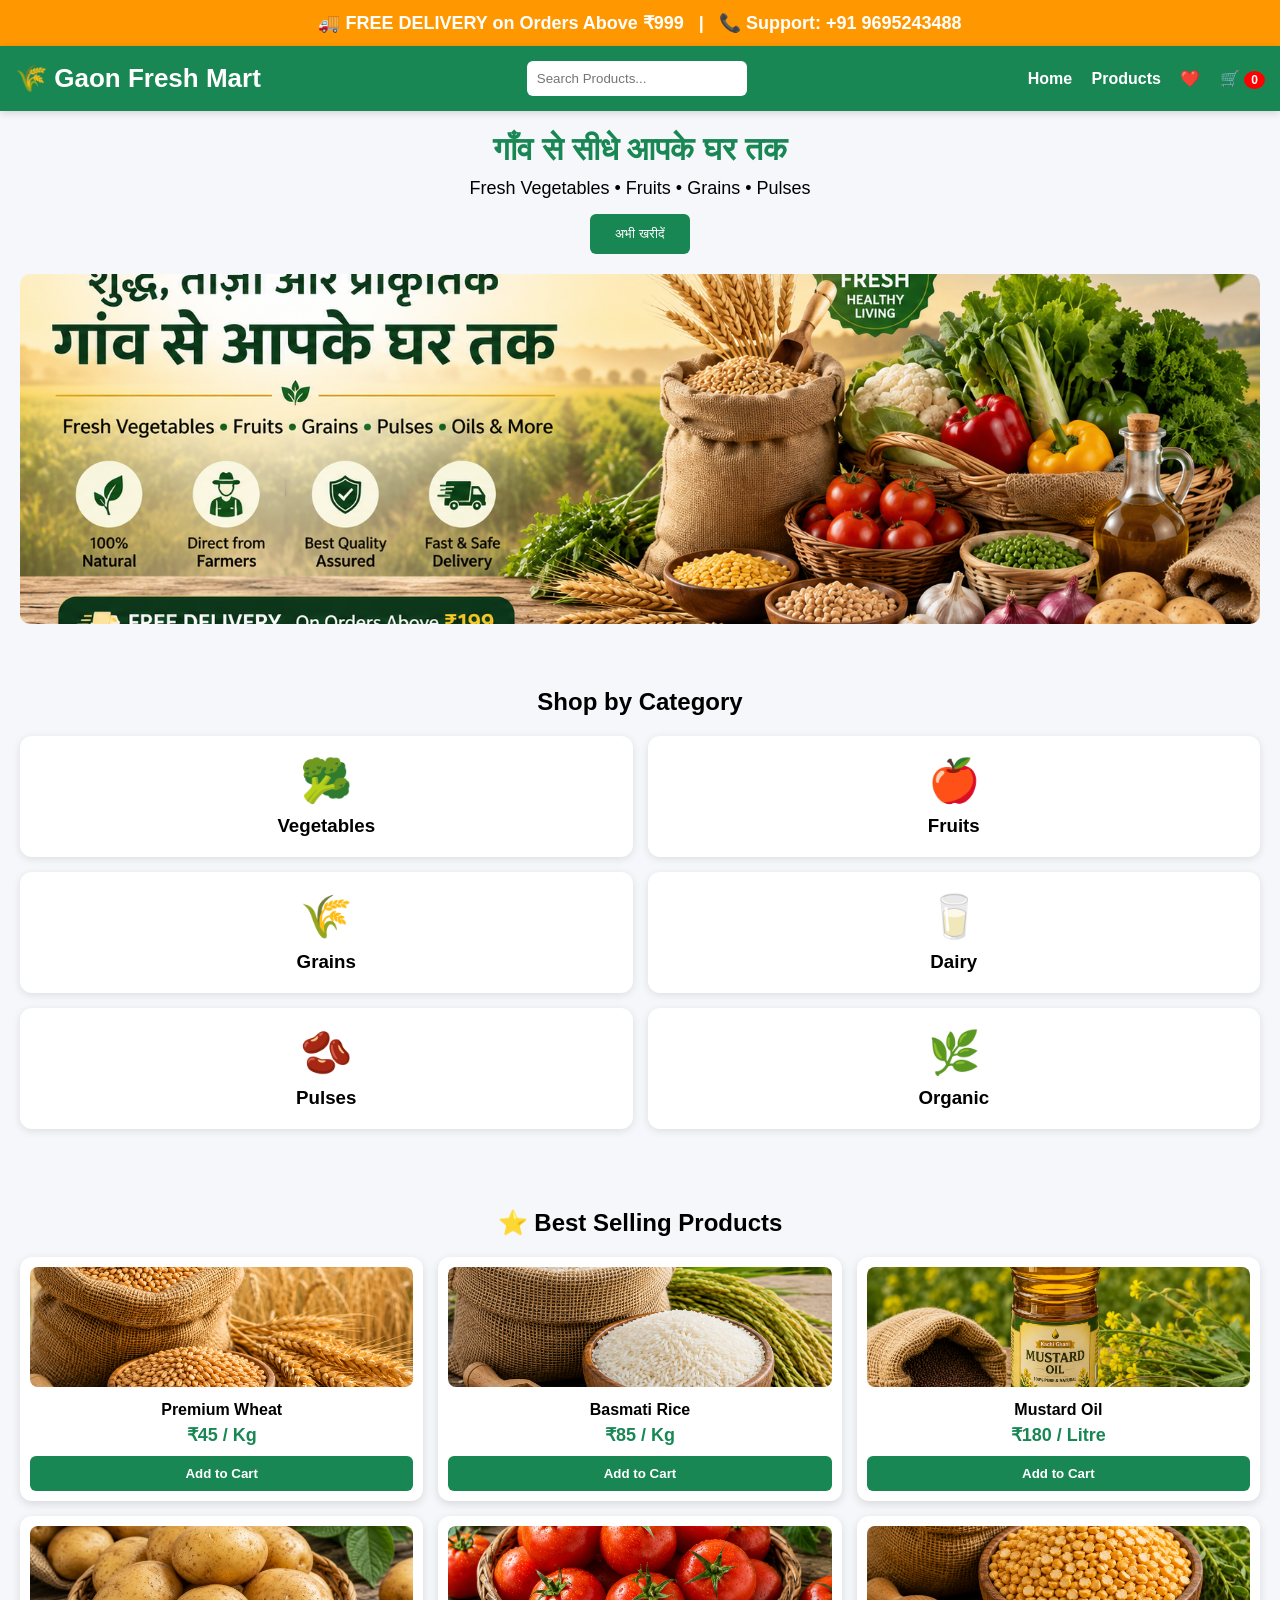
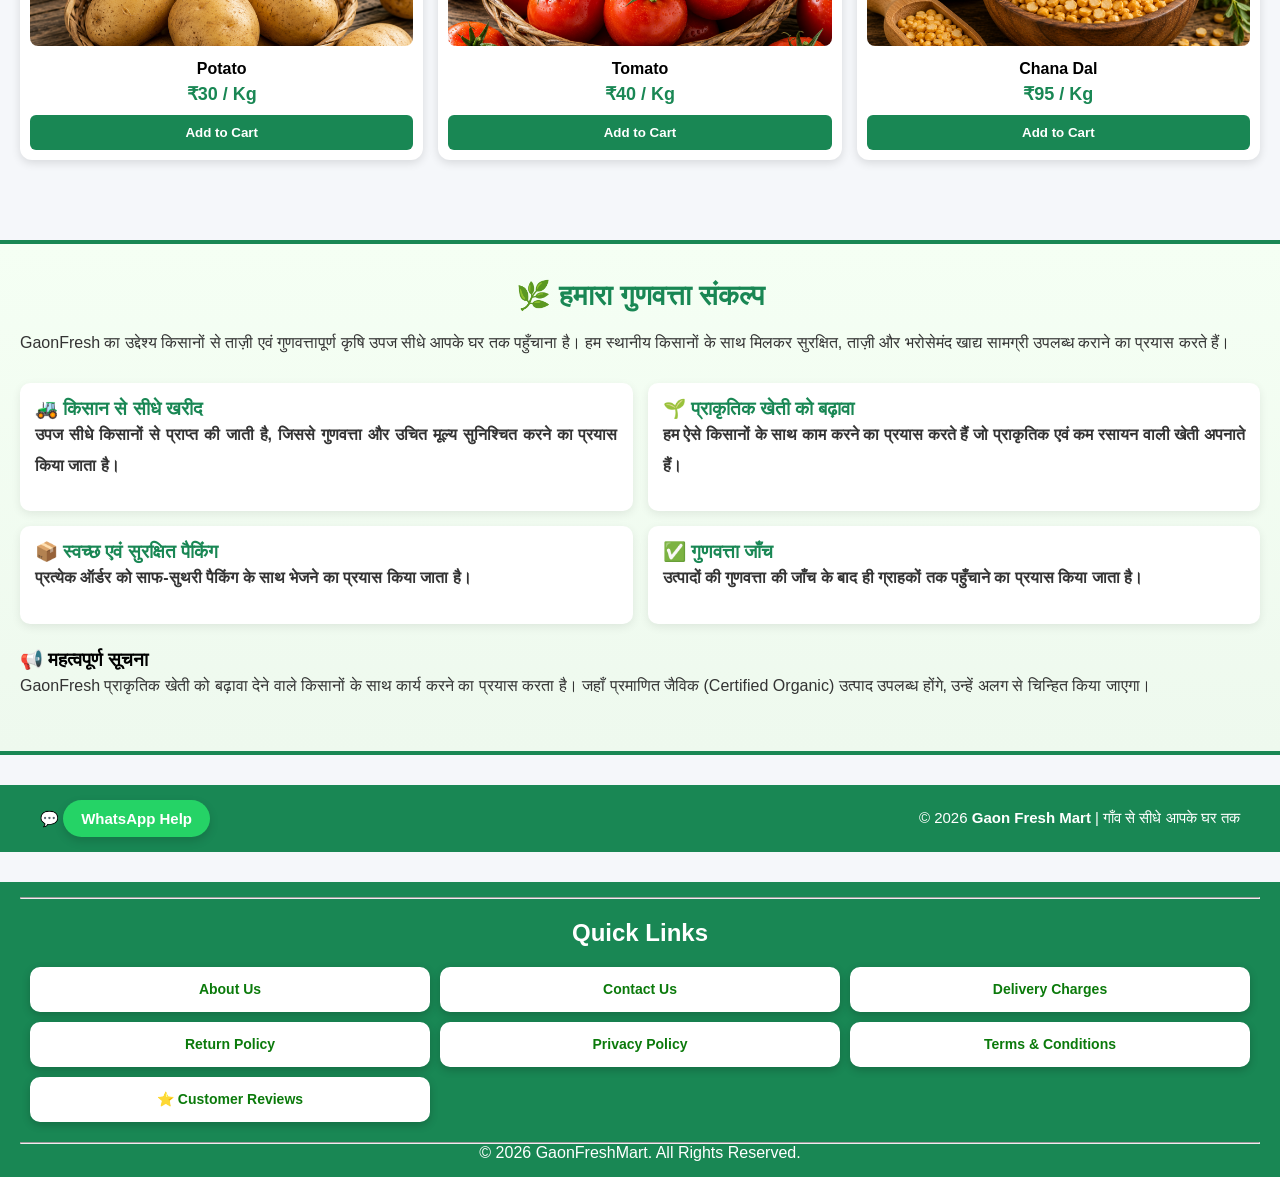
==== commit 34409d78: "Update index.html" ====
--- a/index.html
+++ b/index.html
@@ -16,7 +16,7 @@
 
     <!-- Top Bar -->
     <div class="top-bar">
-        🚚 <strong>FREE DELIVERY</strong> on Orders Above ₹199 &nbsp; | &nbsp;
+        🚚 <strong>FREE DELIVERY</strong> on Orders Above ₹999 &nbsp; | &nbsp;
         📞 <strong>Support:</strong> +91 9695243488
     </div>
 
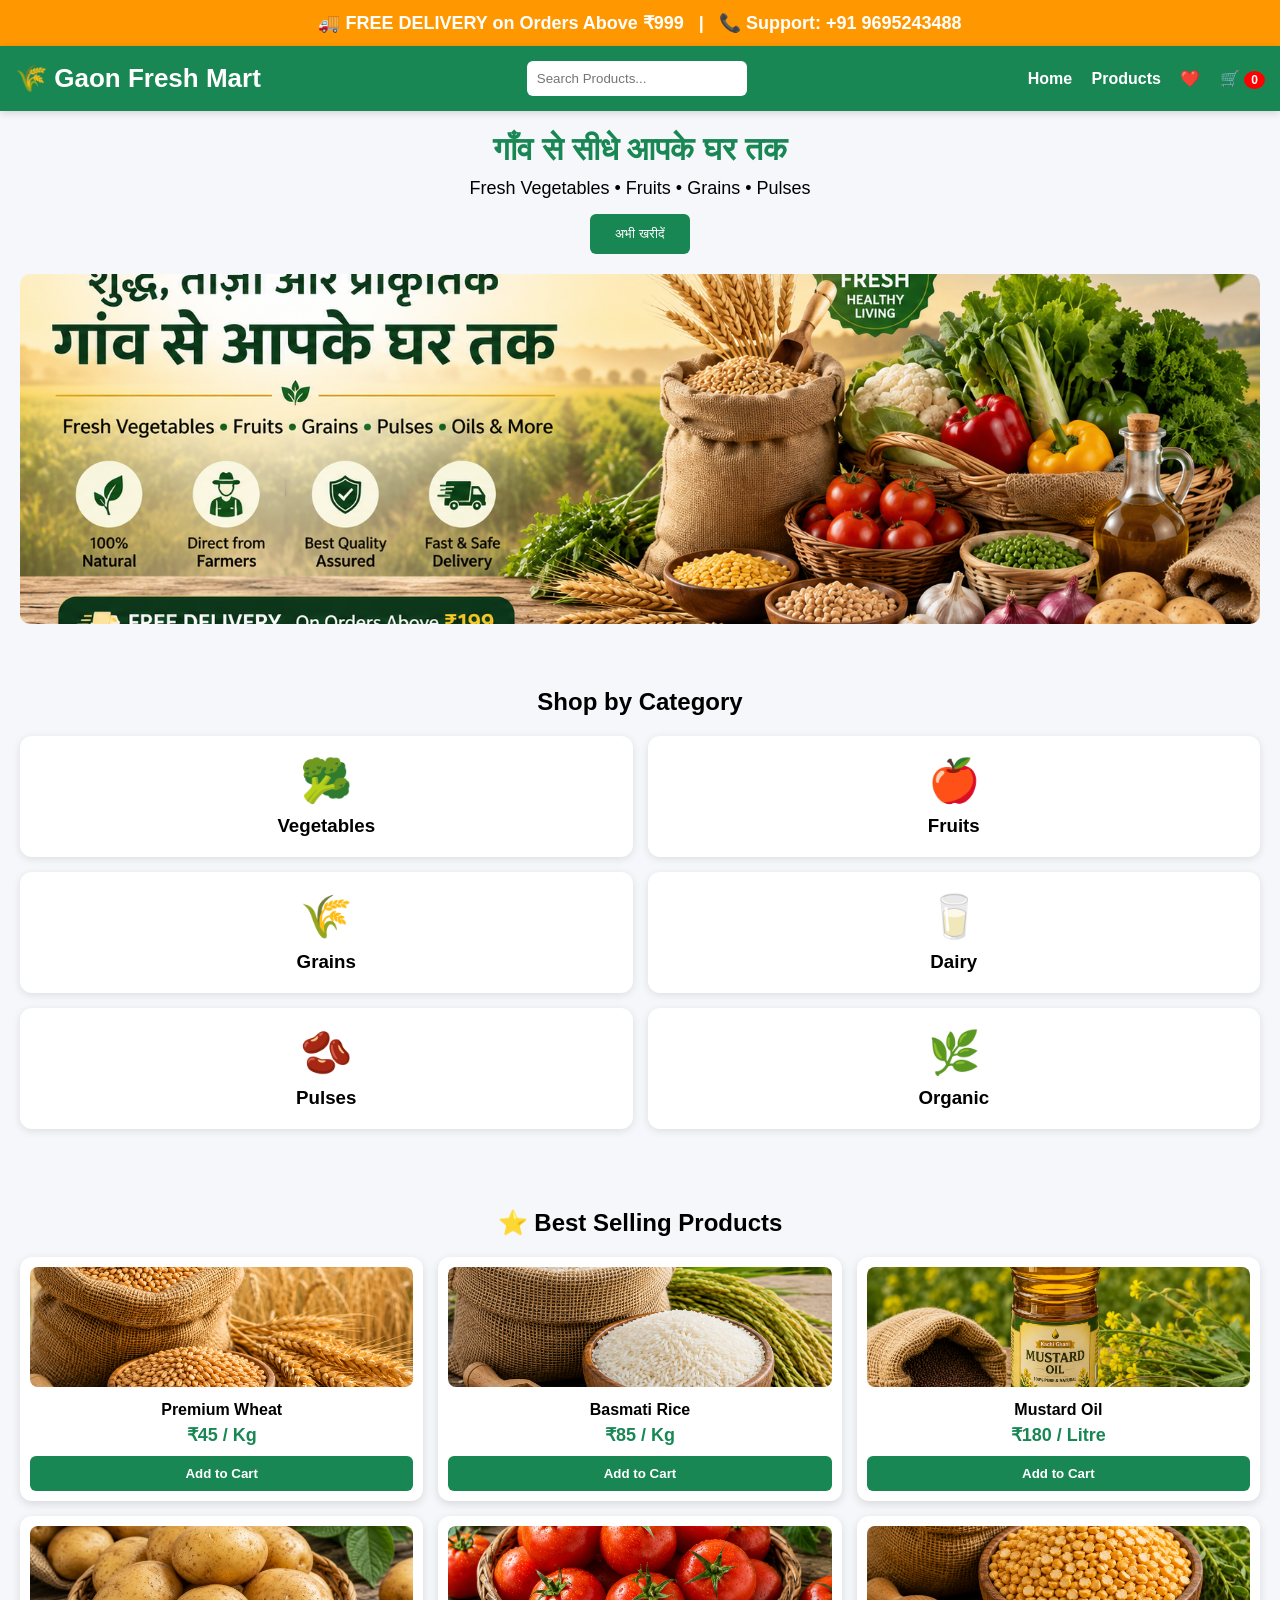
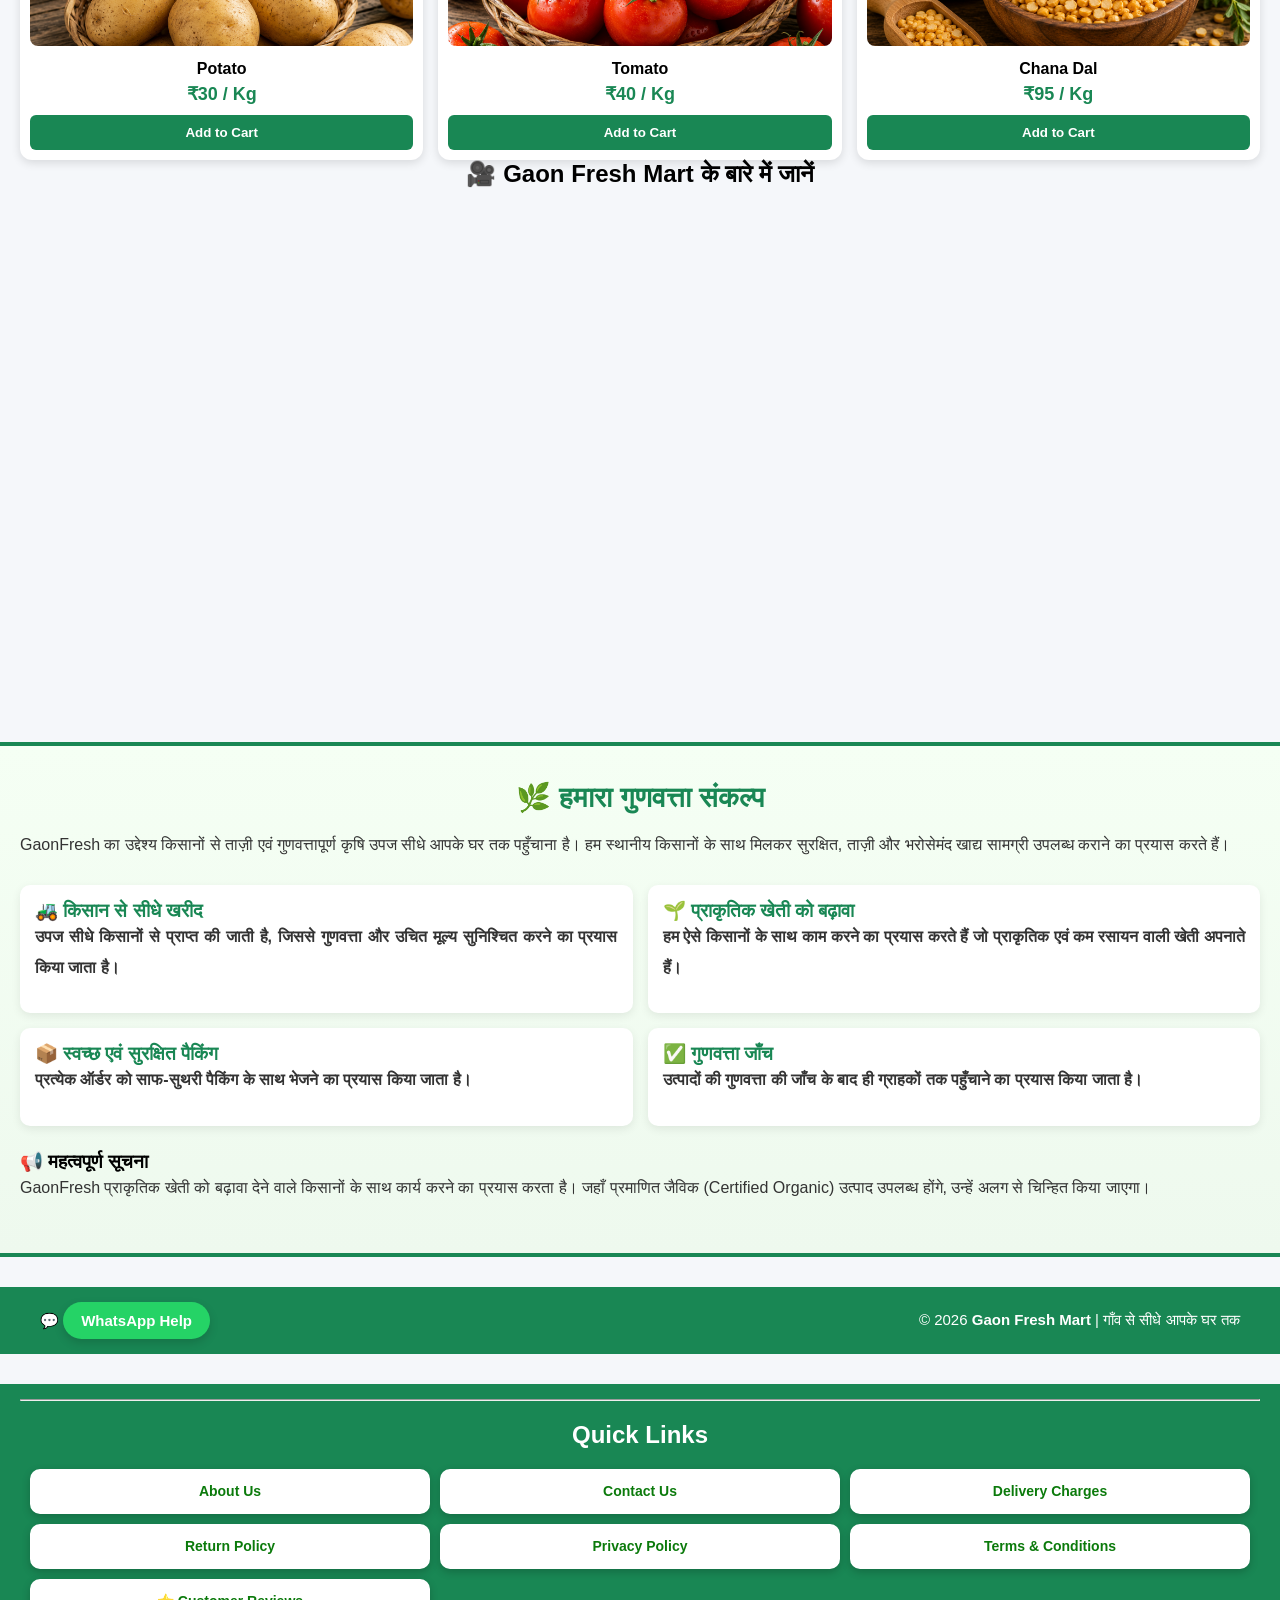
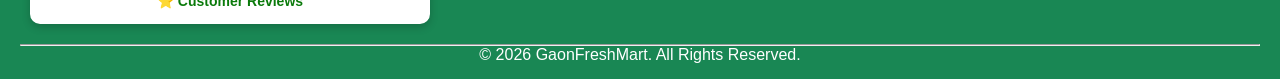
==== commit a7947945: "Update index.html" ====
--- a/index.html
+++ b/index.html
@@ -106,7 +106,21 @@
     <h2>⭐ Best Selling Products</h2>
 
         <div id="product-list"></div>
-
+<section class="youtube-section">
+
+<h2>🎥 Gaon Fresh Mart के बारे में जानें</h2>
+
+<iframe
+width="100%"
+height="450"
+src="https://www.youtube.com/embed/KrKG99qOnaU"
+title="Gaon Fresh Mart Video"
+frameborder="0"
+allow="accelerometer; autoplay; clipboard-write; encrypted-media; gyroscope; picture-in-picture; web-share"
+allowfullscreen>
+</iframe>
+
+</section>
     </section>
     <section class="trust-section">
 
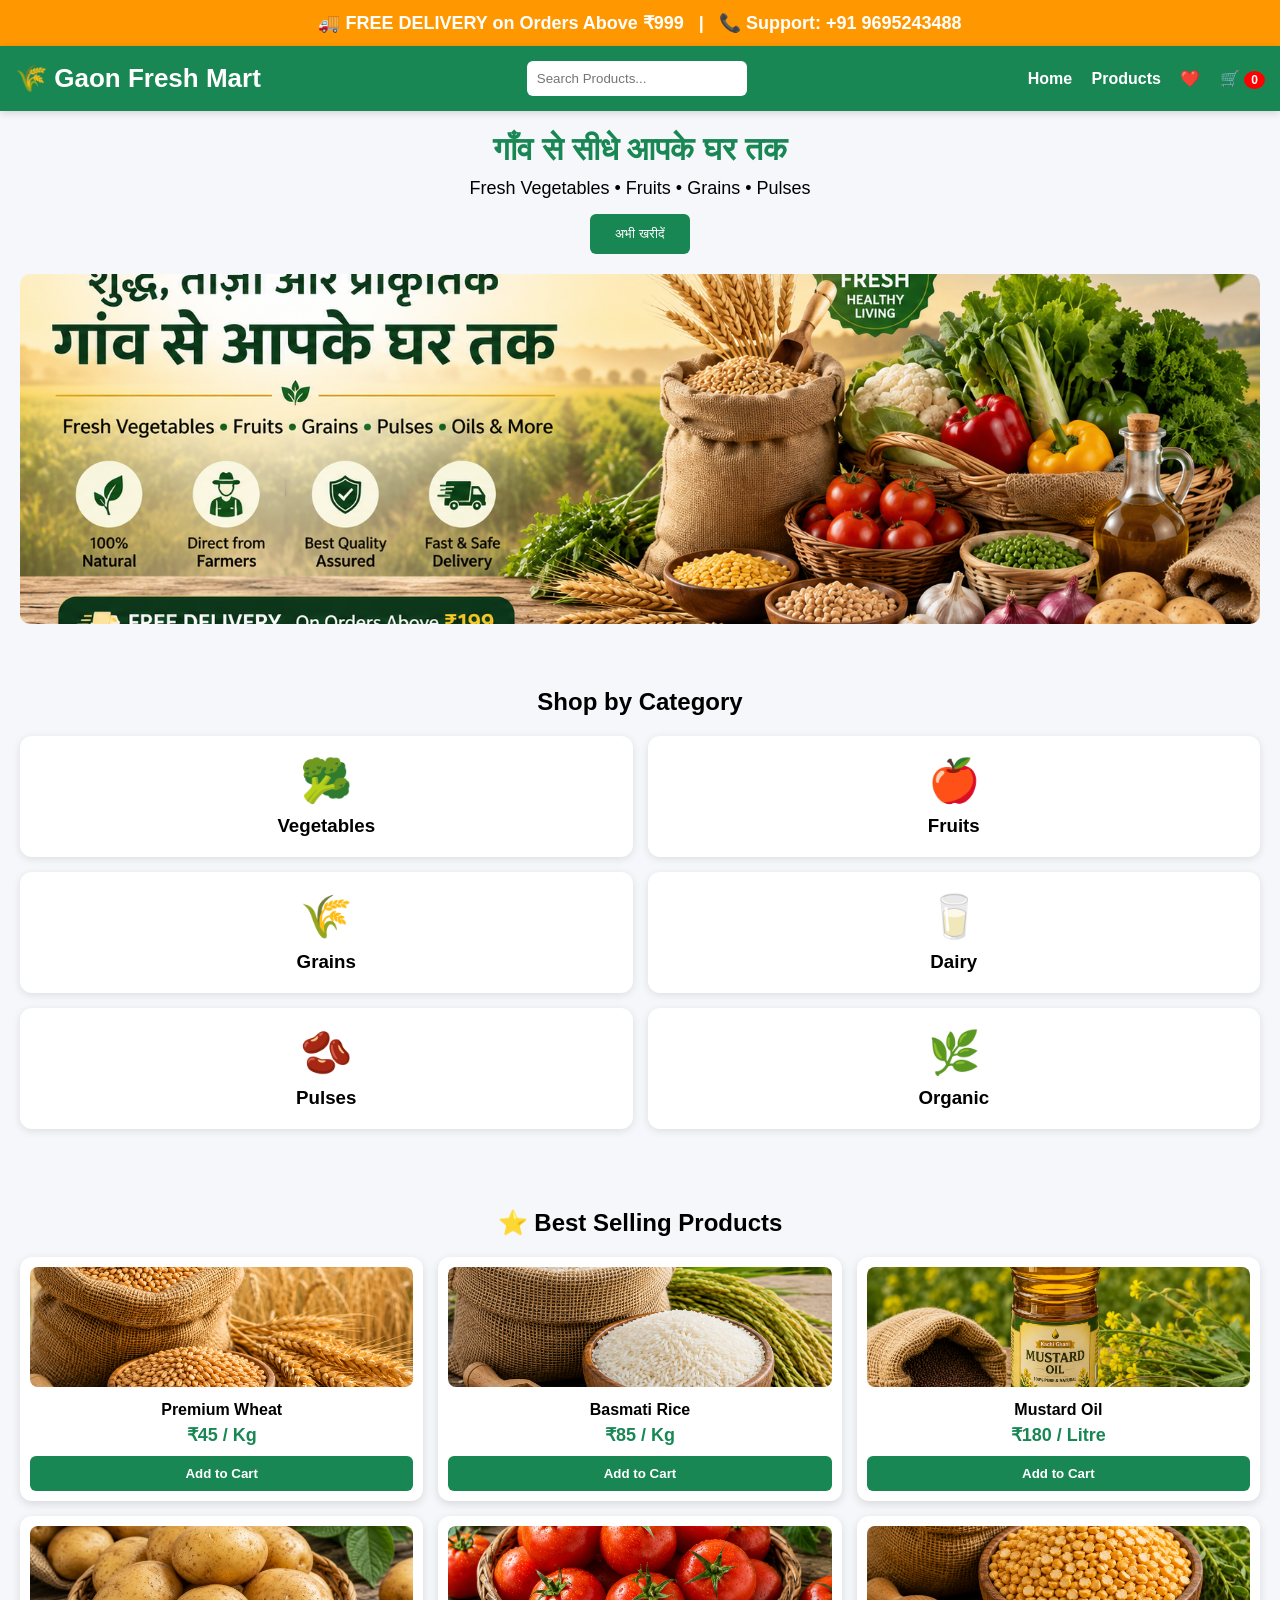
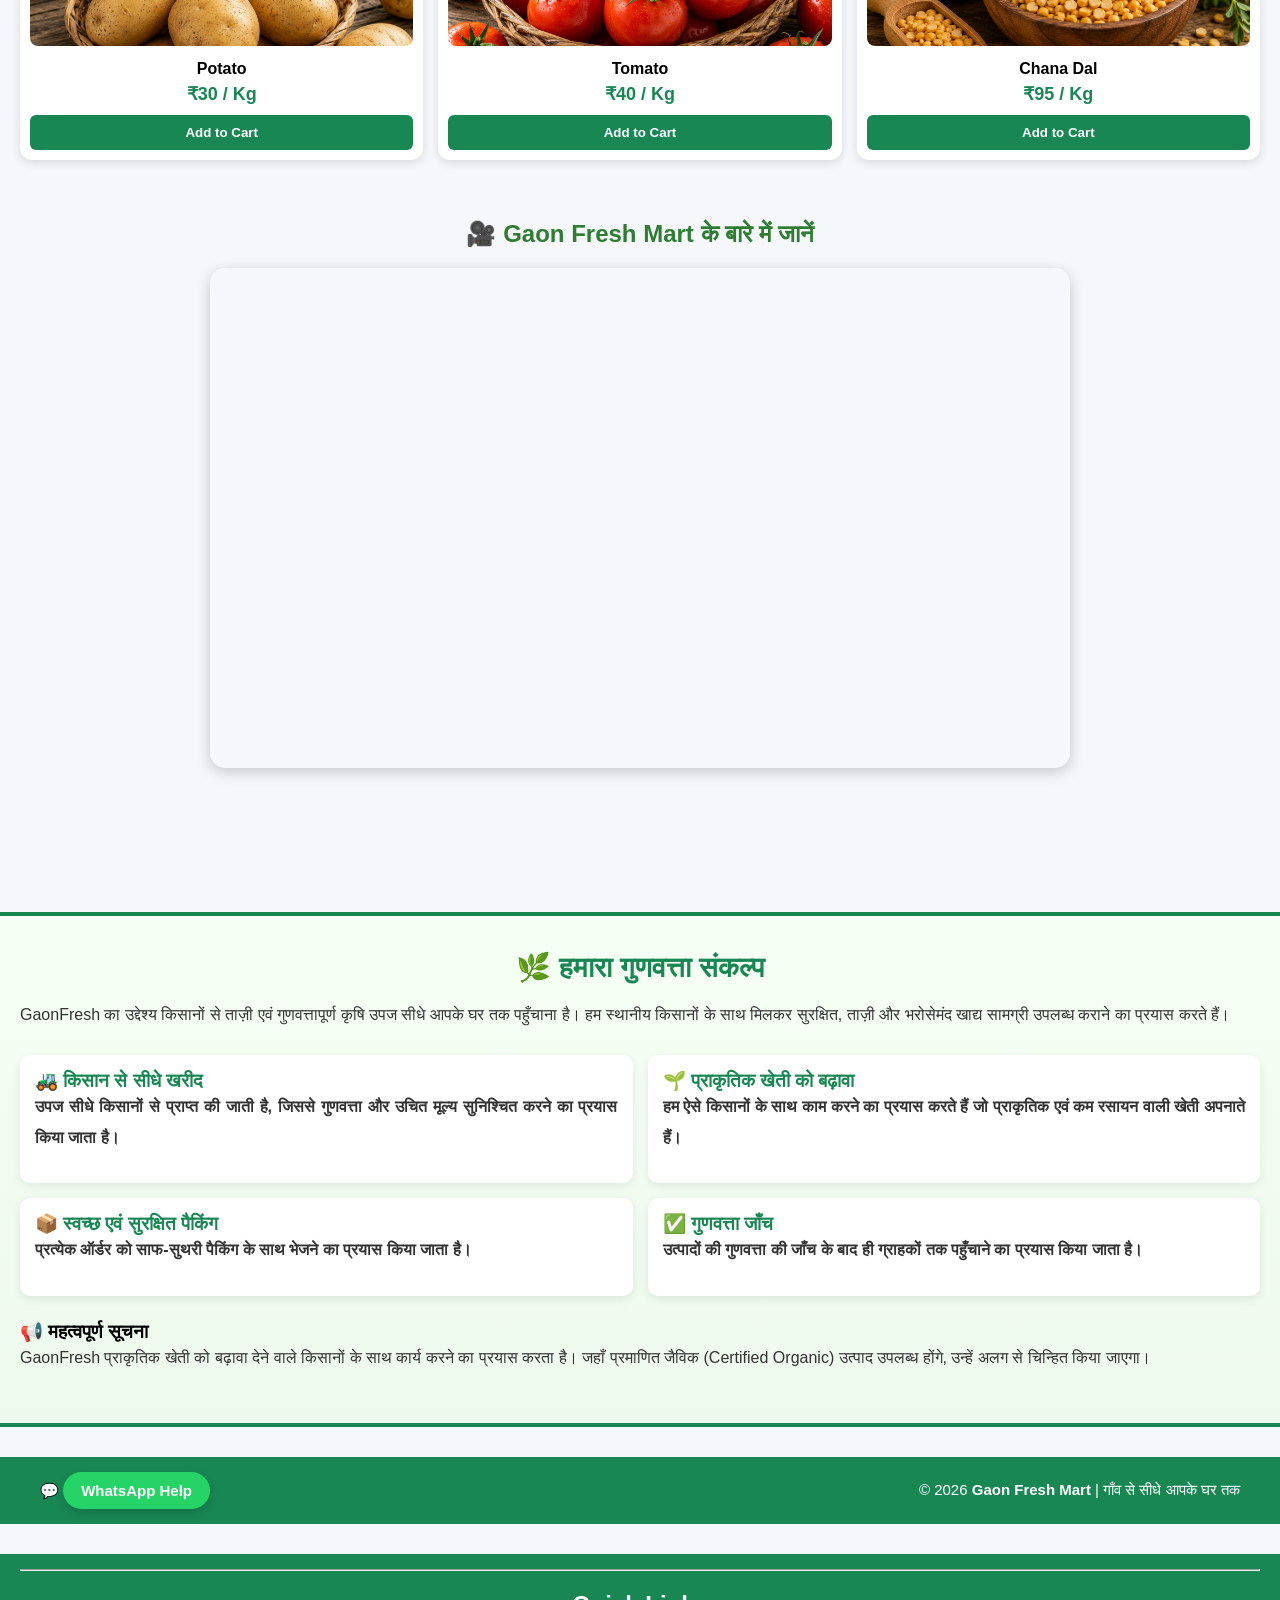
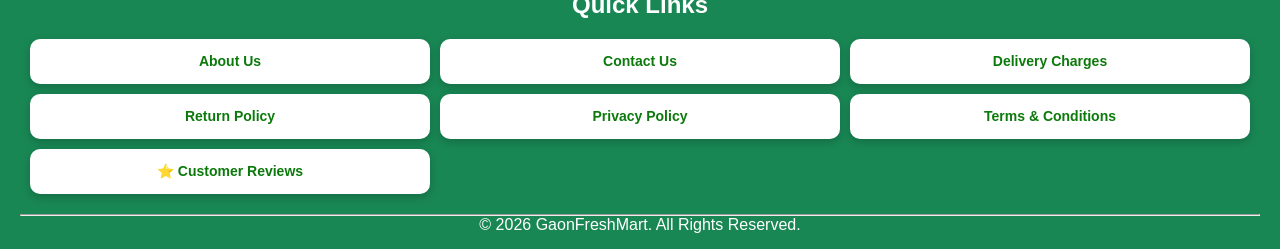
==== commit 40f49752: "Update index.html" ====
--- a/index.html
+++ b/index.html
@@ -106,6 +106,7 @@
     <h2>⭐ Best Selling Products</h2>
 
         <div id="product-list"></div>
+        
 <section class="youtube-section">
 
 <h2>🎥 Gaon Fresh Mart के बारे में जानें</h2>
--- a/assets/css/style.css
+++ b/assets/css/style.css
@@ -773,3 +773,22 @@
 .back-btn:hover{
 background:#146c43;
 }
+.youtube-section{
+max-width:900px;
+margin:40px auto;
+padding:20px;
+text-align:center;
+}
+
+.youtube-section h2{
+margin-bottom:20px;
+color:#2e7d32;
+}
+
+.youtube-section iframe{
+width:100%;
+height:500px;
+border:none;
+border-radius:15px;
+box-shadow:0 4px 15px rgba(0,0,0,.2);
+}
